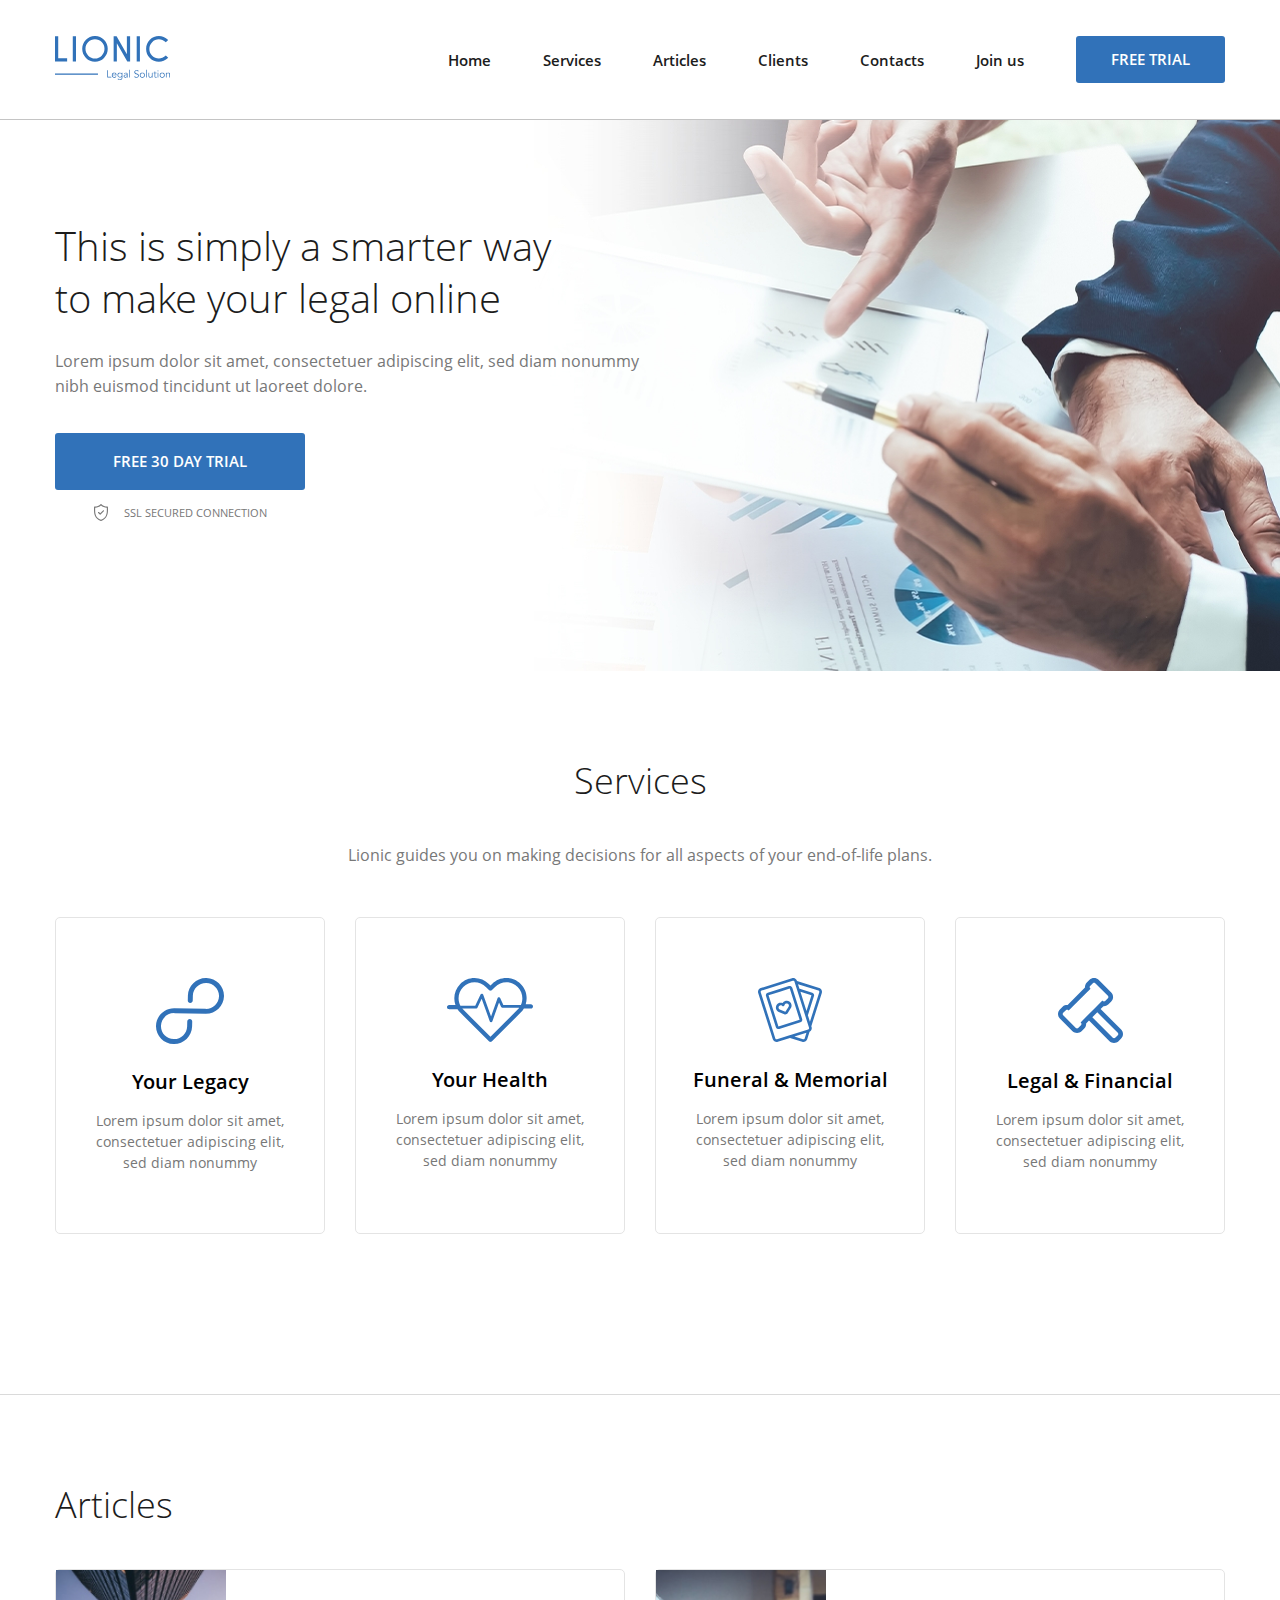
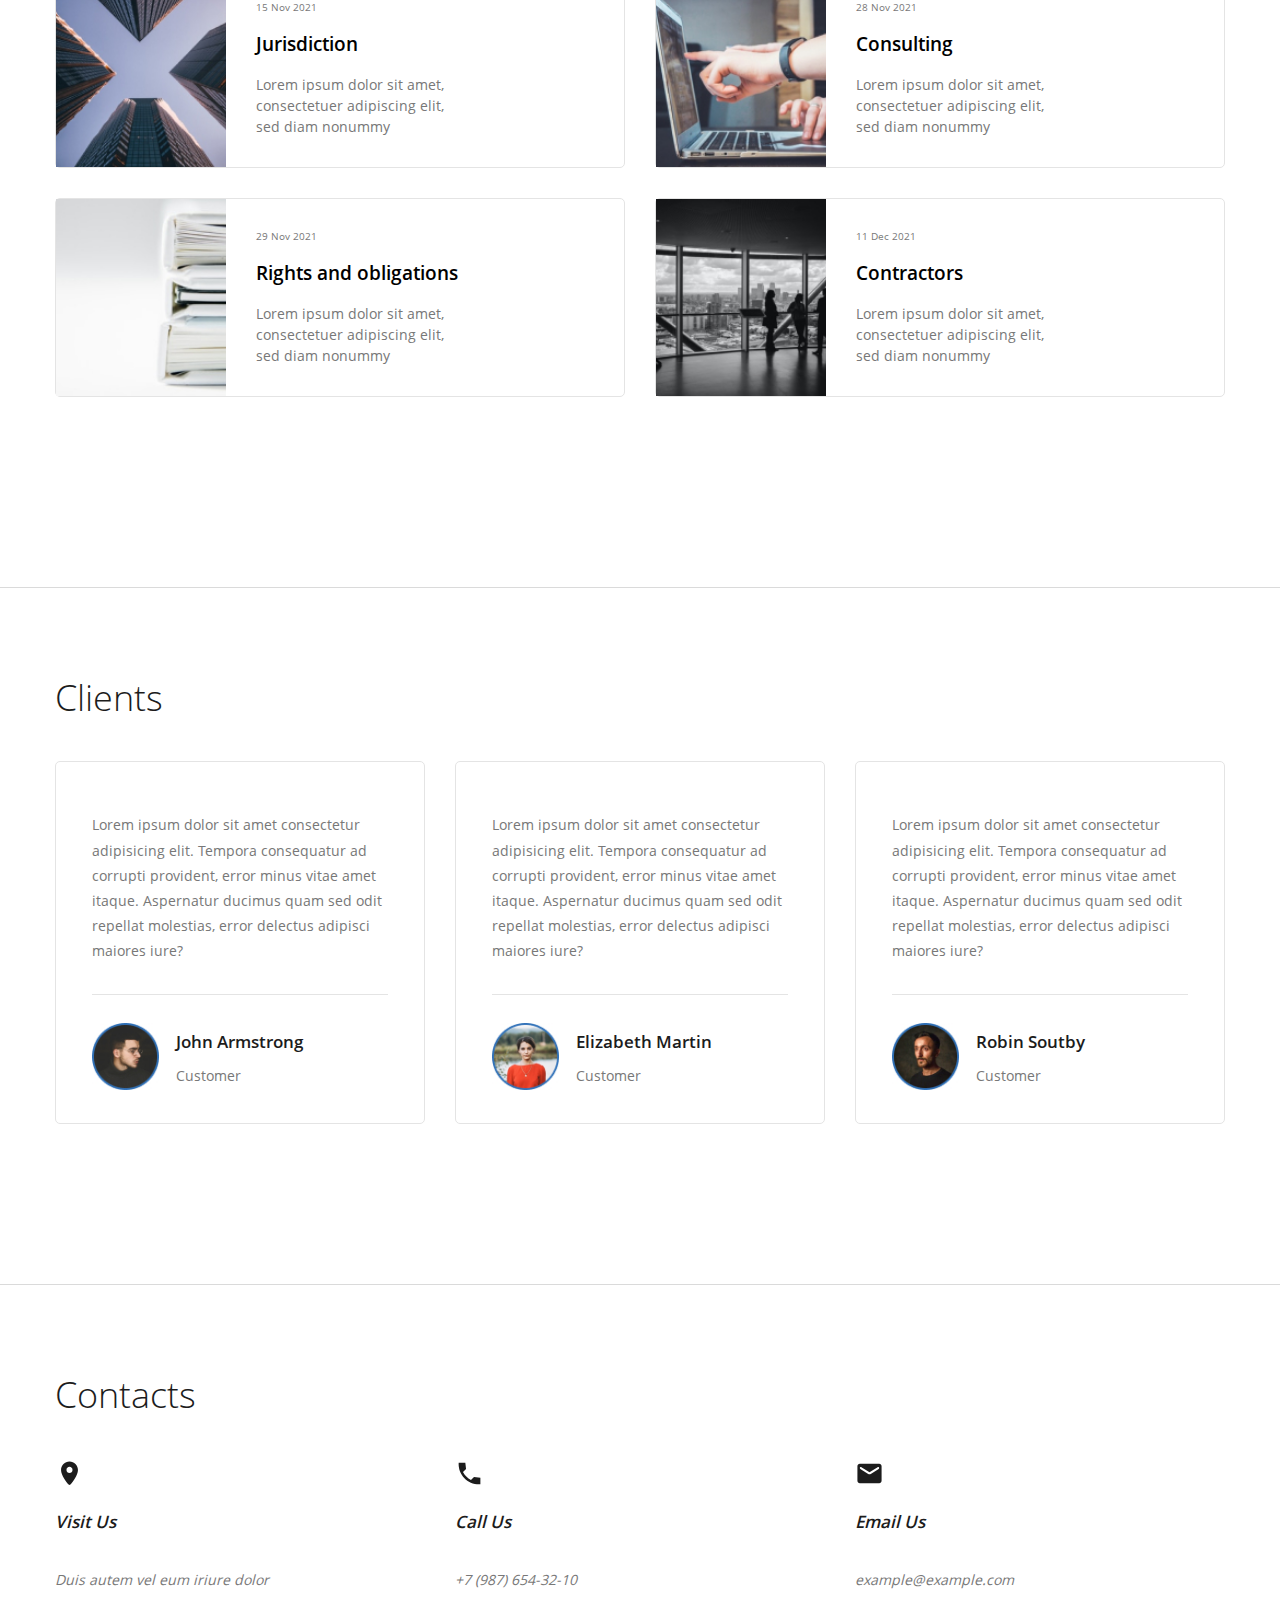
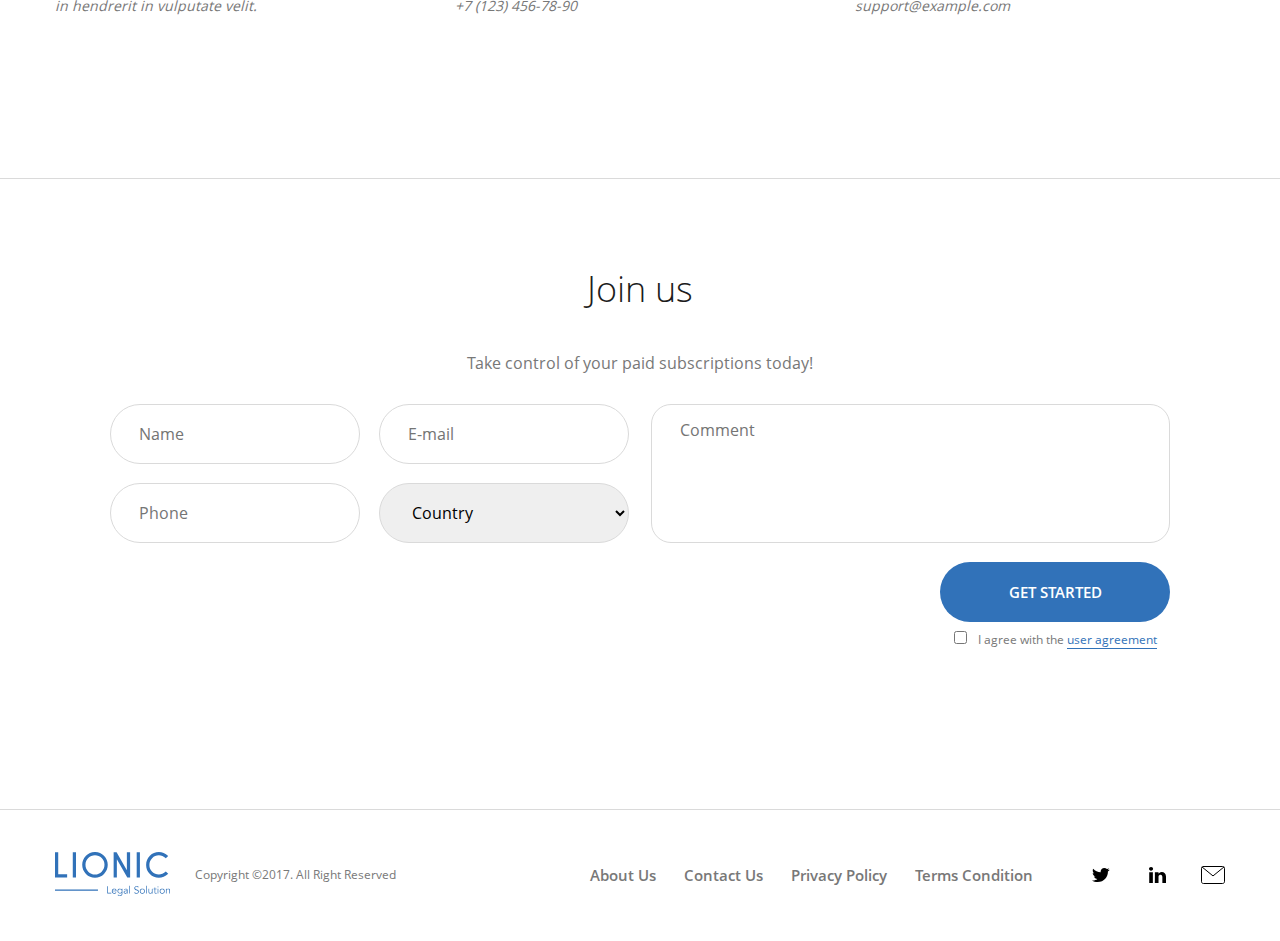
==== index.html @ b9f97021 "first commit" ====
<!DOCTYPE html>
<html lang="en">
<head>
  <meta charset="UTF-8">
  <meta name="viewport" content="width=device-width, initial-scale=1.0">
  <title>Lionic</title>
  <link rel="stylesheet" href="css/normalize.css">
  <link rel="stylesheet" href="css/style.css">
</head>
<body>
  <header class="header">
    <div class="container flex header-container">
      <a href="#" class="header-logo">
        <img src="img/logo.svg" class="header-logo" alt="Blog-photo-1logo">
      </a>
      <nav class="header-nav">
        <ul class="header-list list-reset flex">
          <li class="header-list-item">
            <a href="#" class="header-link">
              Home
            </a>
          </li>
          <li class="header-list-item">
            <a href="#services" class="header-link">
              Services
            </a>
          </li>
          <li class="header-list-item">
            <a href="#articles" class="header-link">
              Articles
            </a>
          </li>
          <li class="header-list-item">
            <a href="#clients" class="header-link">
              Clients
            </a>
          </li>
          <li class="header-list-item">
            <a href="#contacts" class="header-link">
              Contacts
            </a>
          </li>
          <li class="header-list-item">
            <a href="#join-us" class="header-link">
              Join us
            </a>
          </li>
        </ul>
      </nav>
      <button class="bttn-reset btn header-btn">
        Free trial
      </button>
    </div>
  </header>

  <main class="main">
  <section id="hero" class="hero">
    <div class="container">
      <div class="hero-content flex">
        <h1 class="hero-title">
          This is&nbsp;simply a&nbsp;smarter way to&nbsp;make your legal online
        </h1>
        <p class="hero-descr">
          Lorem ipsum dolor sit amet, consectetuer adipiscing elit, sed diam nonummy nibh euismod tincidunt ut&nbsp;laoreet dolore.
        </p>
        <div class="hero-wrapper">
          <button class="bttn-reset btn hero-btn">
            FREE 30&nbsp;DAY TRIAL
          </button>
          <span class="hero-secure">
            SSL secured connection
          </span>
        </div>
      </div>
    </div>
</section>
  <section id="services" class="services section-offset">
    <div class="container">
      <h2 class="section-title services-title ">
        Services
      </h2>
      <p class="section-descr services-descr">
        Lionic guides you on&nbsp;making decisions for all aspects of&nbsp;your end-of-life plans.
      </p>
      <ul class="services-items list-reset flex">
        <li class="services-item flex">
          <svg class="services-item-icon" width="68" height="66" viewbox="0 0 68 66" fill="none" xmlns="http://www.w3.org/2000/svg">
            <path d="M50.393 0.00398661C40.438 -0.212013 32.146 7.63799 31.9 17.512L31.776 22.483C31.742 23.839 32.833 24.973 34.2 25.003C35.567 25.032 36.713 23.947 36.746 22.591L36.871 17.62C37.049 10.471 43.062 4.77799 50.271 4.93399C57.478 5.09099 63.201 11.038 63.023 18.187C62.844 25.335 56.831 31.029 49.623 30.872L18.5 30.197C8.54499 29.981 0.252987 37.831 0.00698678 47.705C-0.240013 57.579 7.65099 65.78 17.607 65.995C27.562 66.211 35.854 58.362 36.1 48.488L36.223 43.572C36.257 42.215 35.166 41.082 33.799 41.052C32.432 41.022 31.286 42.108 31.252 43.464L31.129 48.38C30.951 55.529 24.938 61.222 17.729 61.066C10.522 60.909 4.79899 54.962 4.97699 47.813C5.15599 40.664 11.169 34.971 18.377 35.127L49.5 35.802C59.456 36.018 67.747 28.169 67.994 18.295C68.24 8.41999 60.349 0.219987 50.394 0.00498661L50.393 0.00398661Z">
          </svg>

          <h3 class="services-item-title">
            Your Legacy
          </h3>
          <p class="services-item-descr">
            Lorem ipsum dolor sit amet, consectetuer adipiscing elit, sed diam nonummy
          </p>
        </li>
        <li class="services-item flex">
          <svg class="services-item-icon" width="86" height="64" viewbox="0 0 86 64" fill="none" xmlns="http://www.w3.org/2000/svg">
            <path d="M79.622 20.272C79.622 22.336 79.316 24.352 78.726 26.27H83.868C85.045 26.27 86 27.227 86 28.406C86 29.586 85.045 30.541 83.868 30.541H77.47C77.268 30.541 77.073 30.513 76.888 30.461C76.0053 31.9743 74.9311 33.3675 73.692 34.606L44.972 63.374C44.7741 63.5725 44.539 63.73 44.2802 63.8375C44.0213 63.9449 43.7438 64.0002 43.4635 64.0002C43.1832 64.0002 42.9057 63.9449 42.6468 63.8375C42.388 63.73 42.1529 63.5725 41.955 63.374L13.233 34.606C12.1963 33.5688 11.2752 32.422 10.486 31.186C10.315 31.23 10.136 31.254 9.95 31.254H2.132C1.85176 31.2537 1.57431 31.1983 1.31551 31.0908C1.0567 30.9833 0.821595 30.8259 0.623621 30.6276C0.425646 30.4292 0.268677 30.1938 0.161676 29.9348C0.0546755 29.6758 -0.000261829 29.3983 9.38171e-07 29.118C9.38171e-07 27.938 0.955001 26.982 2.132 26.982H8.447C5.965 19.861 7.56 11.618 13.233 5.93801C15.1066 4.05015 17.3363 2.55313 19.793 1.5338C22.2497 0.514473 24.8843 -0.00687342 27.544 1.15198e-05C32.95 1.15198e-05 38.034 2.10901 41.856 5.93801L43.463 7.54701L45.07 5.93701C46.9438 4.04921 49.1737 2.55231 51.6306 1.53315C54.0874 0.513987 56.7222 -0.0071368 59.382 1.15198e-05C62.0417 -0.00681806 64.6763 0.514553 67.133 1.53388C69.5896 2.55321 71.8194 4.0502 73.693 5.93801C75.5791 7.8172 77.0741 10.0515 78.0918 12.5117C79.1094 14.972 79.6295 17.6096 79.622 20.272ZM70.678 8.95701C69.1987 7.46697 67.4383 6.28548 65.4989 5.48108C63.5595 4.67667 61.4796 4.26536 59.38 4.27101C57.2807 4.26563 55.2012 4.67706 53.2622 5.48146C51.3231 6.28586 49.563 7.46721 48.084 8.95701L44.969 12.077C44.7713 12.2754 44.5364 12.4329 44.2777 12.5403C44.019 12.6478 43.7416 12.7031 43.4615 12.7031C43.1814 12.7031 42.904 12.6478 42.6453 12.5403C42.3866 12.4329 42.1517 12.2754 41.954 12.077L38.84 8.95701C37.3608 7.46718 35.6005 6.28582 33.6613 5.48142C31.7221 4.67703 29.6424 4.26561 27.543 4.27101C25.4437 4.26546 23.3642 4.67682 21.4251 5.48123C19.486 6.28564 17.7259 7.46708 16.247 8.95701C11.173 14.04 10.232 21.718 13.425 27.763H28.236L33.538 16.479C33.783 15.959 34.277 15.634 34.891 15.663C35.1717 15.6764 35.4421 15.7726 35.6681 15.9396C35.8942 16.1065 36.0657 16.3367 36.161 16.601L44.051 38.487L50.542 20.168C50.6364 19.9007 50.8086 19.6678 51.0365 19.4992C51.2643 19.3306 51.5374 19.2341 51.8206 19.2221C52.1038 19.21 52.3842 19.283 52.6255 19.4316C52.8669 19.5802 53.0583 19.7977 53.175 20.056L56.351 27.051H73.852C76.612 21.125 75.554 13.842 70.677 8.95701H70.678ZM16.248 31.586L43.463 58.844L70.678 31.586C71.2253 31.038 71.7323 30.4512 72.195 29.83H55.736C55.179 29.83 54.373 29.573 54.143 29.064L52.046 24.444L45.404 43.189C45.204 43.755 44.67 44.135 44.069 44.136H44.066C43.466 44.136 42.933 43.76 42.729 43.196L34.653 20.798L30.426 29.794C30.192 30.292 29.99 30.541 29.439 30.541H15.293C15.593 30.901 15.912 31.249 16.248 31.586Z">
          </svg>
          <h3 class="services-item-title">
            Your Health
          </h3>
          <p class="services-item-descr">
            Lorem ipsum dolor sit amet, consectetuer adipiscing elit, sed diam nonummy
          </p>
        </li>
        <li class="services-item flex">
          <svg class="services-item-icon" width="64" height="64" viewbox="0 0 64 64" fill="none" xmlns="http://www.w3.org/2000/svg">
            <path d="M63.8101 15.073L53.3321 48.146L53.5791 48.926C53.7393 49.4264 53.7986 49.9537 53.7536 50.4772C53.7086 51.0008 53.5603 51.5102 53.3171 51.976C52.9241 52.732 52.3171 53.329 51.5701 53.704L51.5611 53.737L49.1941 61.207C48.8722 62.2171 48.1632 63.0585 47.2223 63.5469C46.2815 64.0354 45.1853 64.131 44.1741 63.813L32.0001 59.957L19.8261 63.813C18.8148 64.131 17.7187 64.0354 16.7778 63.5469C15.8369 63.0585 15.1279 62.2171 14.8061 61.207L0.188058 15.074C0.0280711 14.5735 -0.0310613 14.0462 0.0140824 13.5227C0.0592262 12.9991 0.20775 12.4897 0.451058 12.024C0.69167 11.5566 1.02267 11.1416 1.42487 10.8031C1.82706 10.4646 2.29245 10.2093 2.79406 10.052L33.9431 0.187C34.9542 -0.131631 36.0504 -0.0363451 36.9915 0.451969C37.9325 0.940283 38.6415 1.78178 38.9631 2.792L39.0401 3.034C39.0491 3.036 39.0581 3.037 39.0661 3.04L61.2061 10.053C61.7073 10.2103 62.1723 10.4654 62.5743 10.8035C62.9763 11.1417 63.3073 11.5561 63.5481 12.023C64.0401 12.973 64.1331 14.055 63.8101 15.073ZM48.4441 54.75L36.4161 58.559L44.9781 61.271C45.3153 61.3777 45.6811 61.3463 45.9951 61.1835C46.3092 61.0208 46.5458 60.7401 46.6531 60.403L48.4441 54.75ZM51.0371 49.732L36.4211 3.598C36.3142 3.26106 36.078 2.98029 35.7644 2.81736C35.4507 2.65442 35.0852 2.62264 34.7481 2.729L3.60006 12.595C3.26006 12.702 2.98306 12.935 2.81906 13.252C2.73787 13.4073 2.68829 13.5771 2.67319 13.7517C2.65808 13.9263 2.67775 14.1021 2.73106 14.269L17.3471 60.402C17.5691 61.103 18.3201 61.492 19.0211 61.271L31.5611 57.299C31.5891 57.289 31.6171 57.279 31.6461 57.272L50.1691 51.405C50.5091 51.298 50.7861 51.065 50.9491 50.748C51.1141 50.432 51.1451 50.071 51.0371 49.731V49.732ZM48.4971 32.885L53.4461 17.265L42.4451 13.781L48.4971 32.885ZM61.1801 13.25C61.0998 13.0945 60.9896 12.9565 60.8557 12.8439C60.7218 12.7313 60.567 12.6464 60.4001 12.594L40.0231 6.14L41.4691 10.701C41.5571 10.711 41.6451 10.729 41.7321 10.757L54.2501 14.722C54.5841 14.8269 54.894 14.9969 55.1619 15.2223C55.4299 15.4477 55.6505 15.7239 55.8111 16.035C55.9734 16.3456 56.0726 16.6852 56.1028 17.0344C56.133 17.3835 56.0937 17.7352 55.9871 18.069L49.8951 37.297L51.9331 43.731L61.2681 14.267C61.3751 13.927 61.3441 13.567 61.1801 13.25ZM30.9401 23.336C31.5152 23.6323 32.0259 24.0398 32.4425 24.5349C32.8591 25.0299 33.1733 25.6027 33.3671 26.22C33.5725 26.8654 33.633 27.5483 33.5443 28.2198C33.4557 28.8913 33.22 29.535 32.8541 30.105L29.6411 35.126C29.3916 35.5142 29.0489 35.8336 28.6441 36.0552C28.2393 36.2767 27.7855 36.3932 27.3241 36.394C26.9701 36.394 26.6161 36.326 26.2841 36.19L20.7651 33.936C20.1378 33.6806 19.5745 33.29 19.1154 32.792C18.6563 32.2941 18.3127 31.701 18.1091 31.055C17.9119 30.4388 17.8389 29.7897 17.8943 29.1451C17.9498 28.5006 18.1326 27.8734 18.4321 27.3C18.7284 26.7249 19.1359 26.2142 19.631 25.7976C20.126 25.3811 20.6988 25.0668 21.3161 24.873C22.3839 24.5378 23.5338 24.5745 24.5781 24.977C25.1998 24.0462 26.1189 23.3539 27.1851 23.013C27.8013 22.8161 28.4504 22.7433 29.0949 22.7987C29.7394 22.8541 30.3665 23.0368 30.9401 23.336ZM30.8251 27.025C30.7361 26.742 30.5919 26.4795 30.4009 26.2526C30.2098 26.0257 29.9757 25.8389 29.7121 25.703C29.4491 25.5656 29.1615 25.4818 28.8659 25.4564C28.5703 25.431 28.2726 25.4645 27.9901 25.555C27.6178 25.6716 27.2823 25.8833 27.0168 26.1692C26.7513 26.455 26.565 26.8051 26.4761 27.185C26.4221 27.4083 26.3114 27.6139 26.1547 27.7819C25.998 27.9499 25.8006 28.0747 25.5816 28.1441C25.3626 28.2135 25.1294 28.2251 24.9045 28.178C24.6797 28.1309 24.4708 28.0265 24.2981 27.875C24.0064 27.6158 23.6523 27.4371 23.2705 27.3565C22.8888 27.2758 22.4926 27.296 22.1211 27.415C21.838 27.5042 21.5755 27.6487 21.3488 27.8401C21.122 28.0315 20.9355 28.266 20.8001 28.53C20.6627 28.793 20.5789 29.0806 20.5535 29.3762C20.5281 29.6718 20.5616 29.9694 20.6521 30.252C20.8271 30.805 21.2371 31.249 21.7751 31.469L27.2931 33.723C27.3114 33.731 27.3322 33.7317 27.3511 33.725C27.3696 33.7194 27.3856 33.7074 27.3961 33.691L30.6091 28.669C30.9231 28.179 31.0021 27.581 30.8261 27.027L30.8251 27.025ZM44.1721 40.932C44.2788 41.2656 44.3183 41.6171 44.2882 41.966C44.2582 42.315 44.1592 42.6545 43.9971 42.965C43.8365 43.2764 43.6158 43.5529 43.3477 43.7785C43.0796 44.004 42.7694 44.1742 42.4351 44.279L21.2401 50.994C20.5659 51.2062 19.835 51.1426 19.2077 50.817C18.5803 50.4914 18.1076 49.9305 17.8931 49.257L8.01306 18.07C7.90624 17.7362 7.8667 17.3846 7.89674 17.0355C7.92678 16.6863 8.0258 16.3466 8.18806 16.036C8.34862 15.7249 8.56923 15.4487 8.83717 15.2233C9.1051 14.9979 9.41503 14.8279 9.74906 14.723L30.9451 8.009C31.6194 7.79619 32.3506 7.85955 32.9782 8.18519C33.6059 8.51083 34.0788 9.07215 34.2931 9.746L44.1721 40.932ZM41.6301 41.737L31.7501 10.551L21.9781 13.645L10.5531 17.264L20.4331 48.45L41.6301 41.737Z">
          </svg>
          <h3 class="services-item-title">
            Funeral &amp;&nbsp;Memorial
          </h3>
          <p class="services-item-descr">
            Lorem ipsum dolor sit amet, consectetuer adipiscing elit, sed diam nonummy
          </p>
        </li>
        <li class="services-item flex">
          <svg class="services-item-icon" width="65" height="65" viewbox="0 0 65 65" fill="none" xmlns="http://www.w3.org/2000/svg">
            <path d="M63.131 51.506C64.3269 52.7045 64.9985 54.3285 64.9985 56.0215C64.9985 57.7146 64.3269 59.3385 63.131 60.537L60.54 63.13C59.9482 63.7249 59.2442 64.1965 58.4689 64.5175C57.6935 64.8385 56.8622 65.0025 56.023 65C55.184 65.0024 54.3529 64.8384 53.5777 64.5174C52.8025 64.1964 52.0987 63.7249 51.507 63.13L30.988 42.613L28.126 45.475C28.2028 46.397 28.077 47.3246 27.7574 48.1928C27.4378 49.061 26.9322 49.8488 26.276 50.501L23.55 53.227C22.9583 53.8218 22.2545 54.2934 21.4793 54.6143C20.7042 54.9353 19.873 55.0994 19.034 55.097C18.1952 55.0993 17.3642 54.9352 16.5892 54.6142C15.8142 54.2932 15.1106 53.8217 14.519 53.227L1.86503 40.575C0.66925 39.3767 -0.00231934 37.7529 -0.00231934 36.06C-0.00231934 34.3671 0.66925 32.7434 1.86503 31.545L4.59103 28.819C5.24326 28.1629 6.03107 27.6573 6.89928 27.3377C7.76748 27.0182 8.69507 26.8923 9.61703 26.969L26.97 9.61902C26.8953 8.69769 27.0219 7.77112 27.341 6.90358C27.6601 6.03605 28.1641 5.24832 28.818 4.59502L31.543 1.87002C32.1347 1.27539 32.8383 0.803958 33.6133 0.48298C34.3883 0.162003 35.2192 -0.00214761 36.058 2.1214e-05C37.764 2.1214e-05 39.368 0.664021 40.574 1.87002L53.227 14.522C54.4226 15.7205 55.094 17.3442 55.094 19.037C55.094 20.7298 54.4226 22.3536 53.227 23.552L50.502 26.278C49.8497 26.9342 49.0617 27.4398 48.1933 27.7594C47.3249 28.079 46.3972 28.2048 45.475 28.128L42.613 30.99L63.131 51.506ZM31.164 35.784L35.783 31.165L39.243 27.705L44.398 22.551L44.798 22.951C45.126 23.279 45.556 23.443 45.986 23.443C46.416 23.443 46.846 23.279 47.175 22.951L49.9 20.226C50.0561 20.07 50.1798 19.8848 50.2643 19.681C50.3487 19.4771 50.3922 19.2587 50.3922 19.038C50.3922 18.8174 50.3487 18.5989 50.2643 18.3951C50.1798 18.1912 50.0561 18.006 49.9 17.85L37.246 5.19702C37.0901 5.04084 36.905 4.91699 36.7011 4.83256C36.4972 4.74813 36.2787 4.70479 36.058 4.70502C35.628 4.70502 35.198 4.86902 34.87 5.19702L32.144 7.92202C31.9879 8.07804 31.864 8.26332 31.7794 8.46725C31.6949 8.67118 31.6514 8.88977 31.6514 9.11052C31.6514 9.33128 31.6949 9.54987 31.7794 9.7538C31.864 9.95773 31.9879 10.143 32.144 10.299L32.544 10.699L10.694 32.546L10.294 32.146C10.1381 31.9898 9.95296 31.866 9.74909 31.7816C9.54523 31.6971 9.32669 31.6538 9.10603 31.654C8.67603 31.654 8.24603 31.818 7.91803 32.146L5.19303 34.87C5.03701 35.026 4.91325 35.2112 4.82881 35.4151C4.74437 35.6189 4.70091 35.8374 4.70091 36.058C4.70091 36.2787 4.74437 36.4971 4.82881 36.701C4.91325 36.9048 5.03701 37.09 5.19303 37.246L17.846 49.9C18.174 50.228 18.604 50.392 19.034 50.392C19.464 50.392 19.894 50.228 20.223 49.9L22.948 47.175C23.1042 47.019 23.2281 46.8337 23.3126 46.6298C23.3971 46.4259 23.4407 46.2073 23.4407 45.9865C23.4407 45.7658 23.3971 45.5472 23.3126 45.3433C23.2281 45.1393 23.1042 44.954 22.948 44.798L22.548 44.398L27.703 39.244L31.164 35.784ZM59.804 54.834L39.285 34.317L34.315 39.287L54.835 59.803C55.162 60.131 55.593 60.295 56.023 60.295C56.453 60.295 56.883 60.131 57.211 59.803L59.804 57.21C59.9601 57.054 60.0838 56.8688 60.1683 56.665C60.2527 56.4611 60.2962 56.2427 60.2962 56.022C60.2962 55.8014 60.2527 55.5829 60.1683 55.3791C60.0838 55.1752 59.9601 54.99 59.804 54.834Z">
          </svg>
          <h3 class="services-item-title">
            Legal &amp;&nbsp;Financial
          </h3>
          <p class="services-item-descr">
            Lorem ipsum dolor sit amet, consectetuer adipiscing elit, sed diam nonummy
          </p>
        </li>
      </ul>
    </div>
</section>
  <section id="articles" class="articles section-offset">
    <div class="container">
      <h2 class="section-title articles-title">
        Articles
      </h2>
      <ul class="articles-list list-reset flex">
        <li class="articles-item">
          <article class="blog-preview flex">
            <a href="#" class="blog-prewiew-link">
              <img src="img/blog-1.jpg" alt="Blog-photo-1" class="blog-preview-img">
              <div class="blog-preview-text">
                <time class="blog-previw-time" datetime="2021-11-15 19:30">
                  15&nbsp;Nov 2021
                </time>
                <h3 class="preview-title">
                  Jurisdiction
                </h3>
                <p class="blog-previw-descr">
                  Lorem ipsum dolor sit amet, consectetuer adipiscing elit, sed diam nonummy
                </p>
              </div>
            </a>

          </article>
        </li>
        <li class="articles-item">
          <article class="blog-preview flex">
            <a href="#" class="blog-prewiew-link">
                <img src="img/blog-2.jpg" alt="Blog-photo-2" class="blog-preview-img">
              <div class="blog-preview-text">
                <time class="blog-previw-time" datetime="2021-11-15 19:30">
                  28&nbsp;Nov 2021
                </time>
                <h3 class="preview-title">
                  Consulting
                </h3>
                <p class="blog-previw-descr">
                  Lorem ipsum dolor sit amet, consectetuer adipiscing elit, sed diam nonummy
                </p>
              </div>
            </a>

          </article>
        </li>
        <li class="articles-item">
          <article class="blog-preview flex">
            <a href="#" class="blog-prewiew-link">
              <img src="img/blog-3.jpg" alt="Blog-photo-3" class="blog-preview-img">
            <div class="blog-preview-text">
              <time class="blog-previw-time" datetime="2021-11-15 19:30">
                29&nbsp;Nov 2021
              </time>
              <h3 class="preview-title">
                Rights and obligations
              </h3>
              <p class="blog-previw-descr">
                Lorem ipsum dolor sit amet, consectetuer adipiscing elit, sed diam nonummy
              </p>
            </div>
            </a>

          </article>
        </li>
        <li class="articles-item">
          <article class="blog-preview flex">
            <a href="#" class="blog-prewiew-link">
              <img src="img/blog-4.jpg" alt="Blog-photo-4" class="blog-preview-img">
            <div class="blog-preview-text">
              <time class="blog-previw-time" datetime="2021-11-15 19:30">
                11&nbsp;Dec 2021
              </time>
              <h3 class="preview-title">
                Contractors
              </h3>
              <p class="blog-previw-descr">
                Lorem ipsum dolor sit amet, consectetuer adipiscing elit, sed diam nonummy
              </p>
            </div>
            </a>

          </article>
        </li>
      </ul>
    </div>
</section>
  <section id="clients" class="clients section-offset">
    <div class="container">
      <h2 class="section-title clients-title">
        Clients
      </h2>
      <ul class="clients-list list-reset flex">
        <li class="clients-item flex">
          <p class="clients-item-descr">
            Lorem ipsum dolor sit amet consectetur adipisicing elit. Tempora consequatur ad corrupti provident, error minus vitae amet itaque. Aspernatur ducimus quam sed odit repellat molestias, error delectus adipisci maiores iure?
          </p>
          <div class="clients-user flex">
            <div class="clients-avatar">
              <img src="img/Group 43 (1).jpg" alt="John Armstrong">
            </div>
            <div class="clients-text">
              <div class="clients-name">
                John Armstrong
              </div>
              <span class="clients-post">
                Customer
              </span>
            </div>
          </div>
        </li>
        <li class="clients-item">
          <p class="clients-item-descr">
            Lorem ipsum dolor sit amet consectetur adipisicing elit. Tempora consequatur ad corrupti provident, error minus vitae amet itaque. Aspernatur ducimus quam sed odit repellat molestias, error delectus adipisci maiores iure?
          </p>
          <div class="clients-user flex">
            <div class="clients-avatar">
              <img src="img/Group 43 (2).jpg" alt="Elizabeth Martin">
            </div>
            <div class="clients-text">
              <div class="clients-name">
                Elizabeth Martin
              </div>
              <span class="clients-post">
                Customer
              </span>
            </div>
          </div>
        </li>
        <li class="clients-item">
          <p class="clients-item-descr">
            Lorem ipsum dolor sit amet consectetur adipisicing elit. Tempora consequatur ad corrupti provident, error minus vitae amet itaque. Aspernatur ducimus quam sed odit repellat molestias, error delectus adipisci maiores iure?
          </p>
          <div class="clients-user flex">
            <div class="clients-avatar">
              <img src="img/Group 72.jpg" alt="Robin Soutby">
            </div>
            <div class="clients-text">
              <div class="clients-name">
                Robin Soutby
              </div>
              <span class="clients-post">
                Customer
              </span>
            </div>
          </div>
        </li>
      </ul>
    </div>
</section>
  <section id="contacts" class="contacts section-offset">
    <div class="container">
      <h2 class="section-title contacts-title">
        Contacts
      </h2>
      <address class="contacts-address">
        <ul class="contacts-list list-reset flex">
          <li class="contacts-item flex contacts-item-visit">
            <strong class="contacts-item-caption">
              Visit Us
            </strong>
            <p class="contacts-item-text">
              Duis autem vel eum iriure dolor in&nbsp;hendrerit in&nbsp;vulputate velit.
            </p>
          </li>
          <li class="contacts-item flex contacts-item-call">
            <strong class="contacts-item-caption">
              Call Us
            </strong>
            <a href="tel:+79876543210" class="contacts-item-link">+7 (987) 654-32-10</a>
            <a href="tel:+71234567890" class="contacts-item-link">+7 (123) 456-78-90</a>
          </li>
          <li class="contacts-item flex contacts-item-mail">
            <strong class="contacts-item-caption">
              Email Us
            </strong>
            <a href="mailto:example@example.com" class="contacts-item-link">example@example.com</a>
            <a href="mailto:support@example.com" class="contacts-item-link">support@example.com</a>
          </li>
        </ul>
      </address>
    </div>
</section>
<section id="join-us" class="join-us section-offset">
  <div class="container">
    <h2 class="section-title join-us-title">
      Join us
    </h2>
    <p class="section-descr join-us-descr">Take control of your paid subscriptions today!</p>
    <form action="https://jsonplaceholder.typicode.com/posts" method="post" class="form">
      <div class="form-top">
        <div class="form-left">
          <input class="form-input" type="text" name="name" placeholder="Name" required>
          <input class="form-input" type="email" name="email" placeholder="E-mail" required>
          <input class="form-input" type="tel" name="tel" placeholder="Phone" required>
          <select class="form-input" name="country">
            <option value="Country" disabled selected>Country</option>
            <option value="United Kingdom">United Kingdom</option>
            <option value="United States">United States</option>
            <option value="France">France</option>
            <option value="Germany">Germany</option>
            <option value="Spain">Spain</option>
            <option value="Estonia">Estonia</option>
            <option value="Russia">Russia</option>
          </select>
        </div>
        <div class="form-right">
          <textarea class="form-textarea" name="Comment" placeholder="Comment"></textarea>
        </div>
      </div>
      <div class="form-bottom">
        <div class="form-wrapper">
          <button class="btn bttn-reset form-bttn">GET STARTED</button>
          <label class="form-check">
            <input type="checkbox" required>
            I agree with the  <a href="#">user agreement</a>
          </label>
        </div>
      </div>
    </form>
  </div>
</section>
  </main>
  <footer class="footer">
		<div class="container flex footer-container">
			<div class="footer-left flex">
				<a href="#" class="footer-logo">
					<img src="img/logo.svg" alt="Logo">
				</a>
				<small class="footer-copy">
					Copyright ©2017. All Right Reserved
				</small>
			</div>
			<div class="footer-right flex">
				<nav class="footer-nav">
					<ul class="footer-list flex list-reset">
						<li class="footer-item">
							<a href="#" target="_blank" class="footer-link">About Us</a>
						</li>
						<li class="footer-item">
							<a href="#" target="_blank" class="footer-link">Contact Us</a>
						</li>
						<li class="footer-item">
							<a href="#" target="_blank" class="footer-link">Privacy Policy</a>
						</li>
						<li class="footer-item">
							<a href="#" target="_blank" class="footer-link">Terms Condition</a>
						</li>
					</ul>
				</nav>
				<ul class="social list-reset flex">
					<li class="social-item">
            <a href="#" class="social-link social-link-tw">
            <svg width="18" height="14" viewBox="0 0 18 14" fill="none" xmlns="http://www.w3.org/2000/svg">
              <path d="M17.719 1.65632C17.0672 1.93749 16.3672 2.12756 15.6312 2.213C16.3824 1.77569 16.9578 1.08271 17.2295 0.257952C16.516 0.66998 15.7351 0.960048 14.9207 1.11556C14.258 0.428779 13.313 0 12.2675 0C10.2607 0 8.63311 1.58169 8.63311 3.53391C8.63311 3.81052 8.66516 4.08038 8.72676 4.33947C5.70575 4.19186 3.02744 2.78497 1.2347 0.647183C0.921659 1.16929 0.742478 1.77633 0.742478 2.42402C0.742478 3.64991 1.38427 4.73153 2.35946 5.36512C1.78217 5.34773 1.21754 5.19623 0.712779 4.9233V4.96795C0.712779 6.68033 1.96554 8.10817 3.6285 8.4329C3.32302 8.51427 3.00243 8.55679 2.67076 8.55679C2.43627 8.55679 2.20876 8.53521 1.98651 8.49457C2.44908 9.89809 3.7915 10.9197 5.38164 10.9486C4.13761 11.8967 2.57008 12.4619 0.867562 12.4619C0.574324 12.4619 0.284511 12.4449 0 12.4115C1.60887 13.4145 3.51914 14 5.57194 14C12.2576 14 15.914 8.61508 15.914 3.94522C15.914 3.79191 15.9105 3.63974 15.9029 3.48812C16.6153 2.98716 17.2303 2.36688 17.719 1.65632Z" />
              </svg>
          </a></li>
					<li class="social-item">
            <a href="#" class="social-link social-link-linkedin">
              <svg width="17" height="16" viewBox="0 0 17 16" fill="none" xmlns="http://www.w3.org/2000/svg">
              <g clip-path="url(#clip0_9_0)">
              <path d="M3.85973 15.999V5.20386H0.215035V15.999H3.85973ZM2.03785 3.72907C3.30882 3.72907 4.09994 2.90013 4.09994 1.86422C4.07626 0.804959 3.30887 -0.000976562 2.06197 -0.000976562C0.815269 -0.000976562 0 0.804975 0 1.86422C0 2.90018 0.790923 3.72907 2.01406 3.72907H2.03774H2.03785ZM5.87706 15.999H9.52175V9.97048C9.52175 9.64784 9.54543 9.32554 9.64168 9.0949C9.90516 8.45027 10.5049 7.78262 11.5117 7.78262C12.8305 7.78262 13.3582 8.77258 13.3582 10.2238V15.999H17.0026V9.8091C17.0026 6.49325 15.2045 4.95042 12.8065 4.95042C10.8404 4.95042 9.9771 6.03237 9.49751 6.76928H9.52184V5.20363H5.87714C5.92497 6.21659 5.87714 15.9988 5.87714 15.9988L5.87706 15.999Z"/>
              </g>
              <defs>
              <clipPath id="clip0_9_0">
              <rect width="17" height="16" fill="white"/>
              </clipPath>
              </defs>
              </svg>
          </a></li>
					<li class="social-item">
            <a href="#" class="social-link social-link-mail">
              <svg width="24" height="18" viewBox="0 0 24 18" fill="none" xmlns="http://www.w3.org/2000/svg">
              <path d="M2.4 0.5H21.6C22.6747 0.5 23.5 1.31855 23.5 2.25V15.75C23.5 16.6814 22.6747 17.5 21.6 17.5H2.4C1.32525 17.5 0.5 16.6814 0.5 15.75V2.25C0.5 1.31855 1.32525 0.5 2.4 0.5Z"  stroke-linecap="round" stroke-linejoin="round"/>
              <path d="M22.8478 1.0625L12 9.93794L1.15222 1.0625"  stroke-linecap="round" stroke-linejoin="round"/>
              </svg>

          </a></li>
				</ul>
			</div>
		</div>
	</footer>

</body>
</html>
---- css/style.css ----
html {
  box-sizing: border-box;
}

*,
*::before,
*::after {
  box-sizing: inherit;
}

@font-face {
  font-family: 'OpenSans';
  src: local("OpenSana-Light"),
    url("../fonts/OpenSansLight.woff2") format("woff2"),
    url("../fonts/OpenSansLight.woff") format("woff");
  font-weight: 300;
  font-style: normal;
  font-display: swap;
}

@font-face {
  font-family: 'OpenSans';
  src: local("OpenSana-Regular"),
    url("../fonts/OpenSansRegular.woff2") format("woff2"),
    url("../fonts/OpenSansRegular.woff") format("woff");
  font-weight: 400;
  font-style: normal;
  font-display: swap;
}

@font-face {
  font-family: 'OpenSans';
  src: local("OpenSana-SemiBold"),
    url("../fonts/OpenSansSemiBold.woff2") format("woff2"),
    url("../fonts/OpenSansSemiBold.woff") format("woff");
  font-weight: 600;
  font-style: normal;
  font-display: swap;
}

a {
  color: inherit;
  text-decoration: none;
}

img {
  max-width: 100%;
}

body {
  min-width: 1200px;
  font-family: 'OpenSans', sans-serif;
  font-weight: 400;
}

.list-reset {
  margin: 0;
  padding: 0;
  list-style: none;
}

.bttn-reset {
  padding: 0;
  border: none;
  background-color: transparent;
  cursor: pointer;
}

.flex {
  display: flex;
}

.container {
  width: 1200px;
  padding: 0 15px;
  margin: auto;
}

.section-title {
  margin: 0;
  margin-bottom: 40px;
}

.section-descr {
  margin: 0;
  margin-bottom: 50px;
}

.section-offset {
  padding-top: 87px;
  padding-bottom: 160px;
}

.header {
  padding: 36px 0;
  border-bottom: 1px solid #C4C4C4;
  background-color: #fff;;
}

.header-container {
 align-items: center;
}

.header-logo {
  margin-right: auto;
}

.header-nav {
  margin-right: 52px;
}

.header-link {
  position: relative;
  font-size: 15px;
  font-weight: 600;
  color: #1C1C1C;
  transition: color .3s ease-in-out;

}

.header-link:focus {
  outline-offset: 2px;
  outline: 1px solid #71A7e2;
}

.header-link:hover {
  color: #71A7e2 ;
}

.header-link::after {
  content: "";
  position: absolute;
  left: 0;
  bottom: 0;
  width: 100%;
  height: 2px;
  background-color: #3474ba;
  opacity: 0;
  transition: opacity .3s ease-in-out;
}

.header-link:active::after {
  opacity: 1;
}

.header-link:active {
  color: #3474ba;
  outline: none;
}

.header-list-item:not(:last-child) {
  margin-right: 52px;
}

.btn {
  position: relative;
  padding: 15px 35px 15px 35px;
  border-radius: 3px;
  background: #3172B9;
  color: #FFFFFF;
  font-size: 15px;
  font-weight: 600;
  text-transform: uppercase;
  outline: none;
  transition: background-color .3s ease-in-out ;

}

.btn::after {
  content: "";
  position: absolute;

  top: -3px;
  left: -3px;
  right: -3px;
  bottom: -3px;
  border-radius: inherit;
  border: 1px solid #3172B9;
  outline: none;
  opacity: 0;
  transition: opacity .3s ease-in-out ;
}

.btn:focus::after {
  opacity: 1;
}

.btn:hover {
  background-color: #71A7e2;
}

.btn:active {
  background-color: #0e3b6c;
  outline: none;
}

.btn:active::after {
  opacity: 0;
}

.hero{
  padding: 100px 0;
  padding-top: 100px;
  padding-bottom: 150px;
  background-image: url('../img/first-bg\ 1.jpg');
  background-size: cover;
  background-repeat: no-repeat;
  background-position: center;
}

.hero-content {
  max-width: 50%;
  flex-direction: column;
  align-items: flex-start;
}
.hero-title {
  margin: 0;
  margin-bottom: 25px;
  font-size: 40px;
  font-weight: 300;
  line-height: 130%;
  color: #1C1C1C;

}

.hero-descr {
  margin: 0;
  margin-bottom: 34px;
  font-size: 16px;
  font-weight: 400;
  line-height: 155%;
  color:  #787878;


}

.hero-btn {
  margin-bottom: 14px;
  min-width: 250px;
  padding-top: 20px;
  padding-bottom: 20px;
}

.hero-wrapper {
  display: flex;
  flex-direction: column;
  align-items: center;
}

.hero-secure {
  background-image: url('../img/secure.svg');
  background-repeat: no-repeat;
  background-position: left center;
  background-size: 14px 17px;
  padding-left: 30px;

  font-size: 11px;
  font-weight: 400;
  line-height: 17.05px;
  color: #787878;
  text-transform: uppercase;



}

.services {
  border-bottom: 1px solid #DADADA;

}

.section-title {
  font-size: 36px;
  font-weight: 300;
  line-height: 46.8px;
  color: #1C1C1C;


}

.services-title {
  text-align: center;
}
.services-descr {
  text-align: center;


}

.section-descr {
  font-size: 16px;
  font-weight: 400;
  line-height: 21.79px;
  color: #787878;
}

.services-item {
  flex-direction: column;
  align-items: center;
  padding: 30px;
  width: 270px;
  border: 1px solid #E4E4E4;
  border-radius: 5px;
  padding: 60px 30px;
  transition: background-color .3s ease-in-out , border-color .3s ease-in-out , color .3s ease-in-out ;

}

.services-item:not(:nth-child(4n)){
  margin-right: 30px;
}

.services-item:hover {
  border-color: #3172B9;
  background-color: #3172B9;
  color: #fff;
}


.services-item-icon {
  margin-bottom: 25px;
  fill: #3172B9;
  transition: fill .3s ease-in-out ;
}



.services-item:hover .services-item-icon{
  fill:#fff;
}

.services-item-title {
  margin: 0;
  margin-bottom: 15px;
  font-size: 20px;
  font-weight: 600;
  line-height: 26px;

}

.services-item-descr {
  margin: 0;
  text-align: center;
  font-size: 14px;
  font-weight: 400;
  line-height: 21px;
  color: #787878;
  transition: color .3s ease-in-out ;

}

.services-item:hover .services-item-descr {
  color: #fff;
}

.articles {
  border-bottom: 1px solid #DADADA;
}

.articles-list{
  flex-wrap: wrap;
}

.articles-item {
  width: 570px;
  border: 1px solid #E4E4E4;
  border-radius: 5px;
  margin-bottom: 30px;
}

.articles-item:not(:nth-child(2n)){
  margin-right: 30px;
}

.blog-preview {
  overflow: hidden;
}

.blog-prewiew-link {
  display: flex;
  position: relative;
  width: 100%;
  transition: background-color .3s ease-in-out , color .3s ease-in-out ;
}
.blog-prewiew-link:focus {
  background-color: #71A7e2;
}

.blog-prewiew-link:focus .blog-preview-text{
  color: #fff;
}

.blog-prewiew-link:focus .blog-previw-descr{
  color: #fff;
}

.blog-prewiew-link:focus .blog-previw-time{
  color: #fff;
}

.blog-prewiew-link:hover {
  background-color: #3172B9;
}

.blog-prewiew-link:hover .blog-preview-text{
  color: #fff;
}

.blog-prewiew-link:hover .blog-previw-descr{
  color: #fff;
}

.blog-prewiew-link:hover .blog-previw-time{
  color: #fff;
}

.blog-prewiew-link:active {
  background-color: #0e3b6c;
}

.blog-prewiew-link:active .blog-preview-text{
  color: #fff;
}

.blog-prewiew-link:active .blog-previw-descr{
  color: #fff;
}

.blog-prewiew-link:active .blog-previw-time{
  color: #fff;
}


.blog-preview-img {
  object-fit: cover;
}

.blog-preview-text{
  padding: 30px;
  transition: color .3s ease-in-out ;
}

.blog-previw-time {
  display: block;
  margin: 0;
  font-size: 10px;
  font-weight: 400;
  line-height: 15px;
  color: #787878;
  transition: color .3s ease-in-out ;

}

.preview-titl {

  font-size: 20px;
  font-weight: 600;
  line-height: 26px;
  color: #1C1C1C;
  margin: 0;
  margin-bottom: 15px;
  transition: color .3s ease-in-out ;
}

.blog-previw-descr {
  margin: 0;
  font-size: 14px;
  font-weight: 400;
  line-height: 21px;
  color: #787878;
  max-width: 210px;
  transition: color .3s ease-in-out ;
}

.clients {
  border-bottom: 1px solid #DADADA;
}

.clients-item {
  width: 370px;
  flex-direction: column;
  padding: 50px 36px;
  padding-bottom: 30px;
  border: 1px solid #E4E4E4;
  border-radius: 5px;
}

.clients-item:not(:nth-child(3)){
  margin-right: 30px;
}

.clients-item-descr {
  margin: 0;
  margin-bottom: 30px;
  font-size: 14px;
  font-weight: 400;
  line-height: 25.2px;
  color: #787878;
}

.clients-user {
  margin-top: auto;
  align-items: center;
  border-top: 1px solid #E4E4E4;
  border-width: 100%;
  padding-top: 28px;
}

.clients-avatar {
  flex-shrink: 0;
  width: 67px;
  margin-right: 17px;
}

.clients-avatar img {
  width: 100%;
  height: 100%;

}

.clients-name {
  margin-bottom: 5px;
  font-size: 17px;
  font-weight: 600;
  line-height: 30.6px;
  color: #1C1C1C;

}

.clients-post {
  font-size: 14px;
  font-weight: 400;
  line-height: 25.2px;
  color: #787878;

}

.contacts {
  border-bottom: 1px solid #DADADA;
}

.contacts-item {
  flex-direction: column;
  width: 370px;
  background-position: left top;
  background-repeat: no-repeat ;
  block-size: 29px 29px;
  padding-top: 48px;
}

.contacts-item-visit {
  background-image: url('../img/location_on.svg');

}

.contacts-item-call {
  background-image: url('../img/phone.svg');
}

.contacts-item-mail {
  background-image: url('../img/mail.svg');
}

.contacts-item:not(:nth-child(3n)) {
  margin-right: 30px;
}

.contacts-item-caption {
  margin-bottom: 30px;
  font-size: 17px;
  font-weight: 600;
  line-height: 30.6px;
  color: #1C1C1C;

}

.contacts-item-text {
  margin: 0;
  font-size: 14px;
  font-weight: 400;
  line-height: 25.2px;
  color: #787878;
  max-width: 214px;
}

.contacts-item-link {
  font-size: 14px;
  font-weight: 400;
  line-height: 25.2px;
  color: #787878;
  transition: color .3s ease-in-out ;

}

.contacts-item-link:focus {
  outline: 1px solid #71A7e2;
}

.contacts-item-link:hover {
  color: #71A7e2;
}

.contacts-item-link:active {
  outline: none;
  color: #0e3b6c;
}

.join-us {
  border-bottom: 1px solid #DADADA;
}

.form {
  padding-left: 55px;
  padding-right: 55px;
}

.join-us-title {
  text-align: center;
}

.join-us-descr {
  text-align: center;
  margin-bottom: 30px;
}

.form-top {
  display: flex;
  justify-content: space-between;
  width: 100%;
  margin-bottom: 19px;

}

.form-left {
  display: grid;
  grid-template-columns: 1fr 1fr;
  gap: 19px;
  width: 49%;
}

.form-input {
  width: 250px;
  height: 60px;
  border: 1px solid #DADADA;
  border-radius: 50px;
  box-sizing: border-box;
  padding: 16px 28px;
  transition: border-color .3s ease-in-out , background-color .3s ease-in-out ;
}

.form-input:focus {
  outline: none;
  border-color: #71A7e2;
}

.form-input:hover {
  outline: none;
  border-color: #71A7e2;
  background-color: rgba(113, 167, 226, 0.2);
}

.form-input:active {
  border-color: #0e3b6c;
}

.form-right {
  display: flex;
  width: 49%;
}

.form-textarea {
  width: 520px;
  border: 1px solid #DADADA;
  border-radius: 20px;
  box-sizing: border-box;
  padding: 16px 28px;
  resize: none;
  transition: border-color .3s ease-in-out , background-color .3s ease-in-out ;
}


.form-textarea:focus {
  outline: none;
  border-color: #71A7e2;
}

.form-textarea:hover {
  outline: none;
  border-color: #71A7e2;
  background-color: rgba(113, 167, 226, 0.2);
}

.form-textarea:active {
  border-color: #0e3b6c;
}

.form-bottom {
  display: flex;
  justify-content: flex-end;
}

.form-wrapper {
  display: flex;
  flex-direction: column;
  align-items: center;
}

.form-bttn {
  width: 230px;
  height:60px;
  padding: 15px 35px;
  border-radius: 50px;
  margin-bottom: 9px;

}

.form-check {
  font-size: 12px;
  font-weight: 400;
  line-height: 16.34px;
  color: #787878;

}

.form-check input {
  margin-right: 8px;
}

.form-check a {
  color: #3172B9;
  border-bottom: 1px solid #3172B9;
}

.footer {
  padding: 42px 0;
}

.footer-copy {
  font-size: 12px;
  font-weight: 400;
  line-height: 16.34px;
  color: #787878;

}

.footer-nav {
  margin-right: 56px;
}

.footer-container {
  align-items: center;
  justify-content: space-between;
}

.footer-left,
.footer-right {
  align-items: center;
}

.footer-link {
  position: relative;
  font-size: 15px;
  font-weight: 600;
  line-height: 20.43px;
  color: #787878;

  transition: color .3s ease-in-out;

}

.footer-link:focus {
  outline-offset: 2px;
  outline: 1px solid #71A7e2;
}

.footer-link:hover {
  color: #71A7e2 ;
}

.footer-link::after {
  content: "";
  position: absolute;
  left: 0;
  bottom: 0;
  width: 100%;
  height: 2px;
  background-color: #3474ba;
  opacity: 0;
  transition: opacity .3s ease-in-out;
}

.footer-link:active::after {
  opacity: 1;
}

.footer-link:active {
  color: #3474ba;
  outline: none;
}


.social-link {
  display: flex;
  width: 24px;
  height: 24px;
  align-items: center;
  justify-content: center;

}

.social-link svg {
  fill: #000;
  transition: fill .3s ease-in-out , stroke .3s ease-in-out ;
}

.social-link-mail svg {
  fill: transparent;
  stroke: #000;
  transition: fill .3s ease-in-out , stroke .3s ease-in-out ;
}

.social-link:focus svg {
  outline-offset: 2px;
  outline: 1px solid #71A7e2;
}

.social-link:hover svg {
  fill: #71A7e2 ;
}

.social-link-mail:hover svg {
  fill: transparent;
  stroke: #71A7e2 ;
}

.social-link:active svg {
  outline: none;
  fill: #0e3b6c ;
}

.social-link-mail:active svg {
  outline: none;
  fill: transparent;
  stroke: #0e3b6c ;
}

.social-item:not(:last-child) {
  margin-right: 32px;
}

.footer-logo {
  margin-right: 25px;
}

.footer-item:not(:last-child) {
 margin-right: 28px;
}
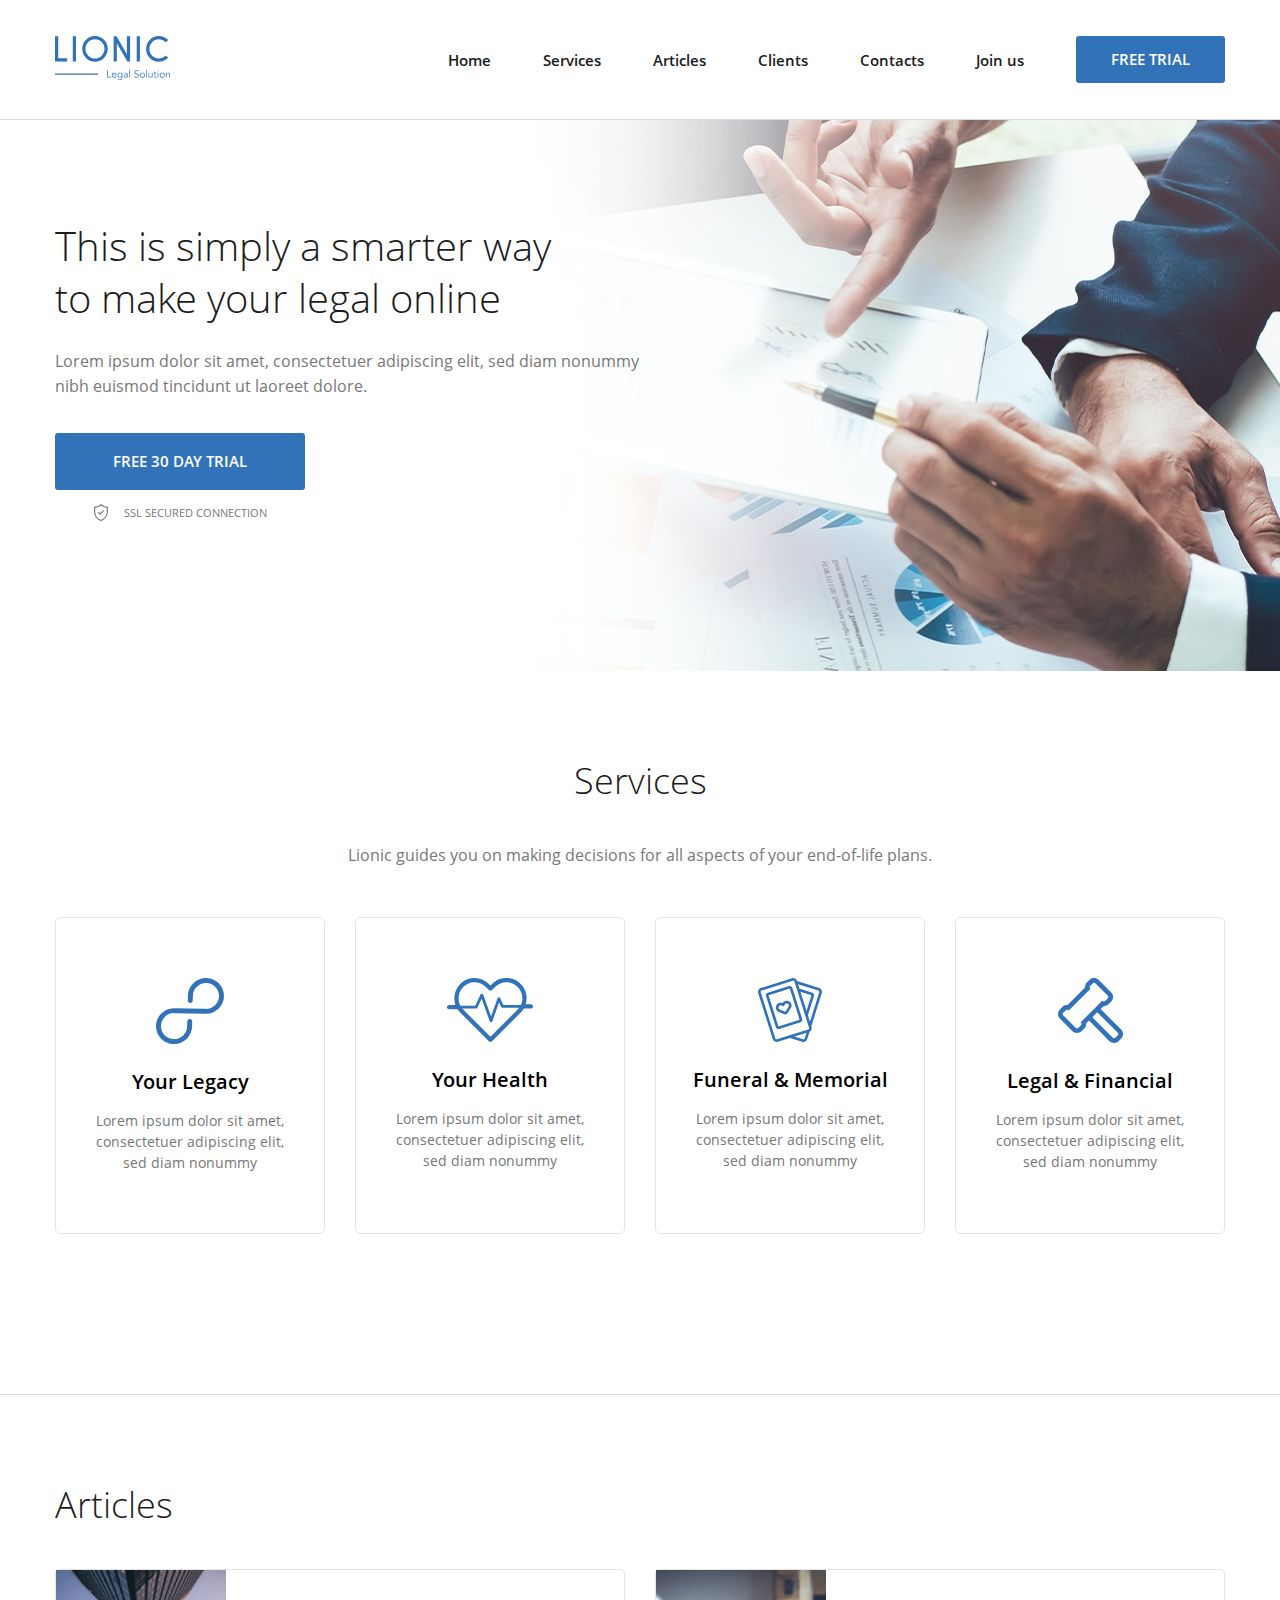
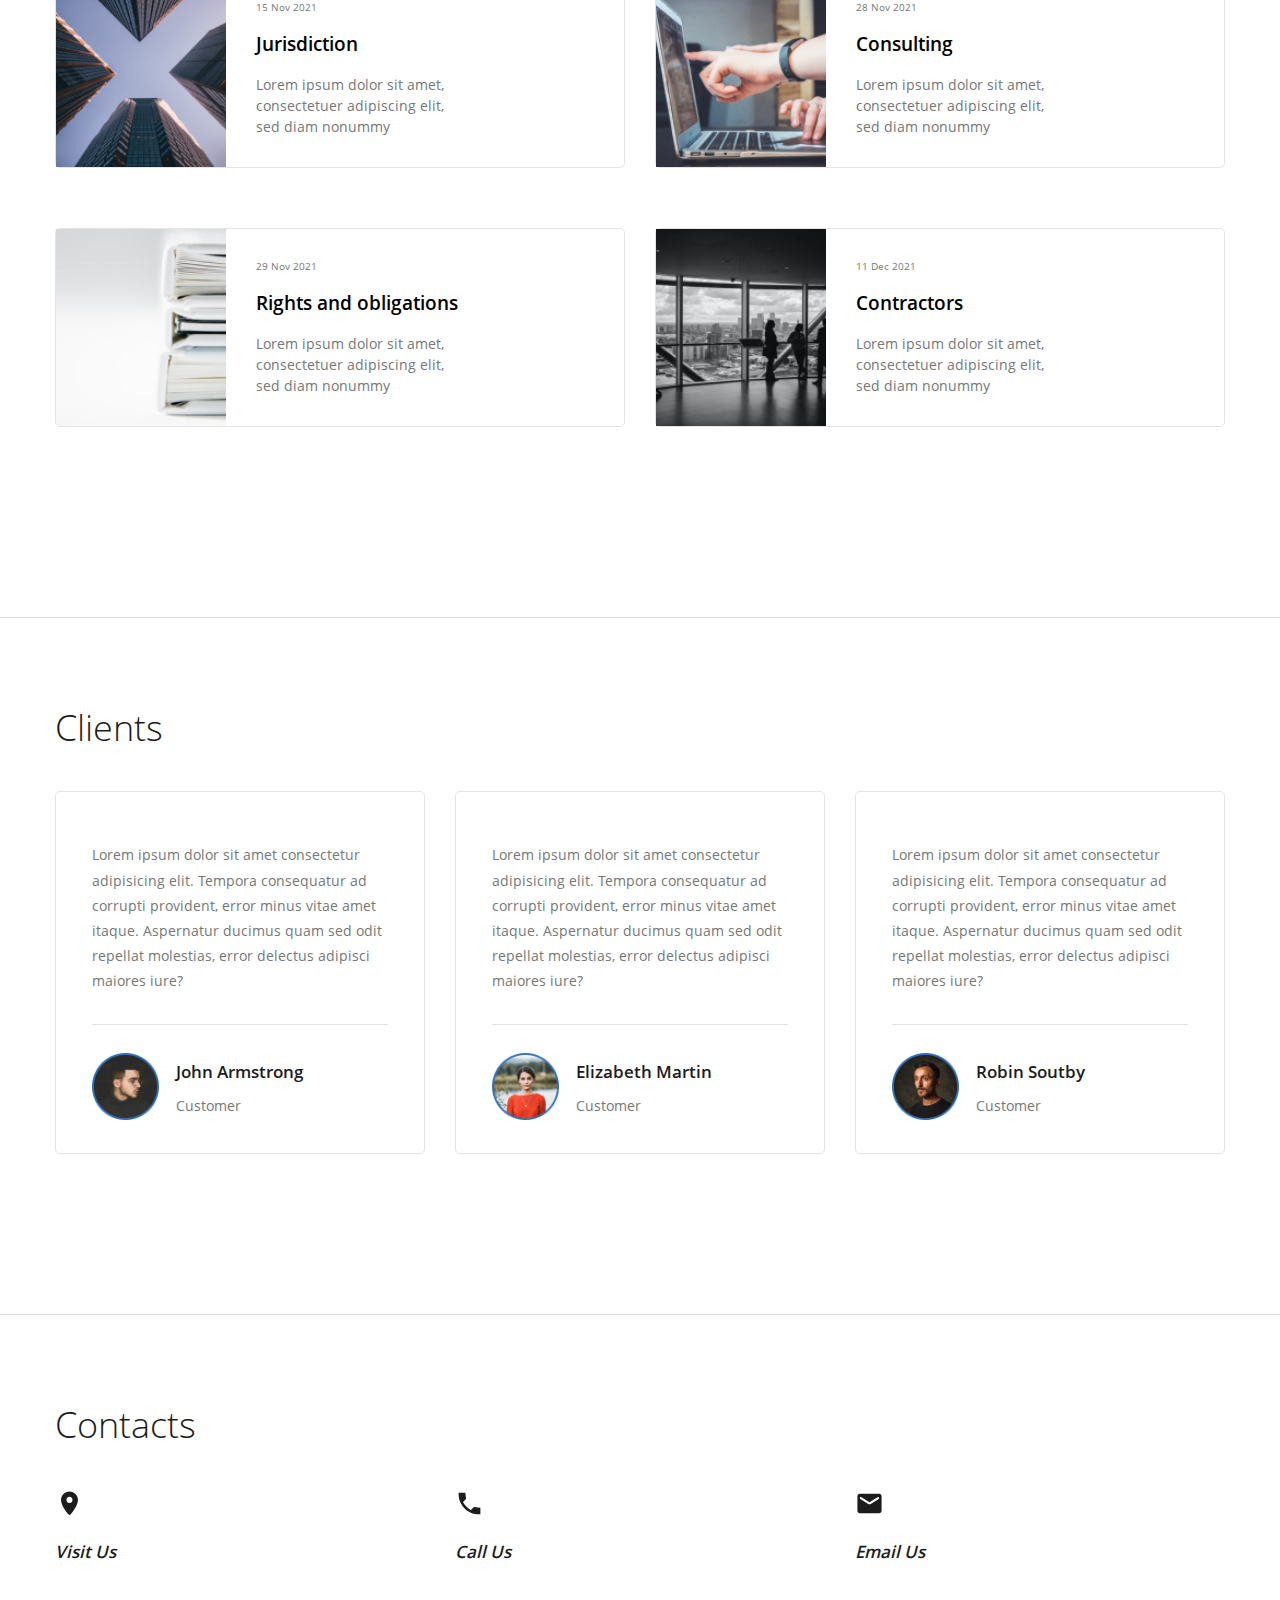
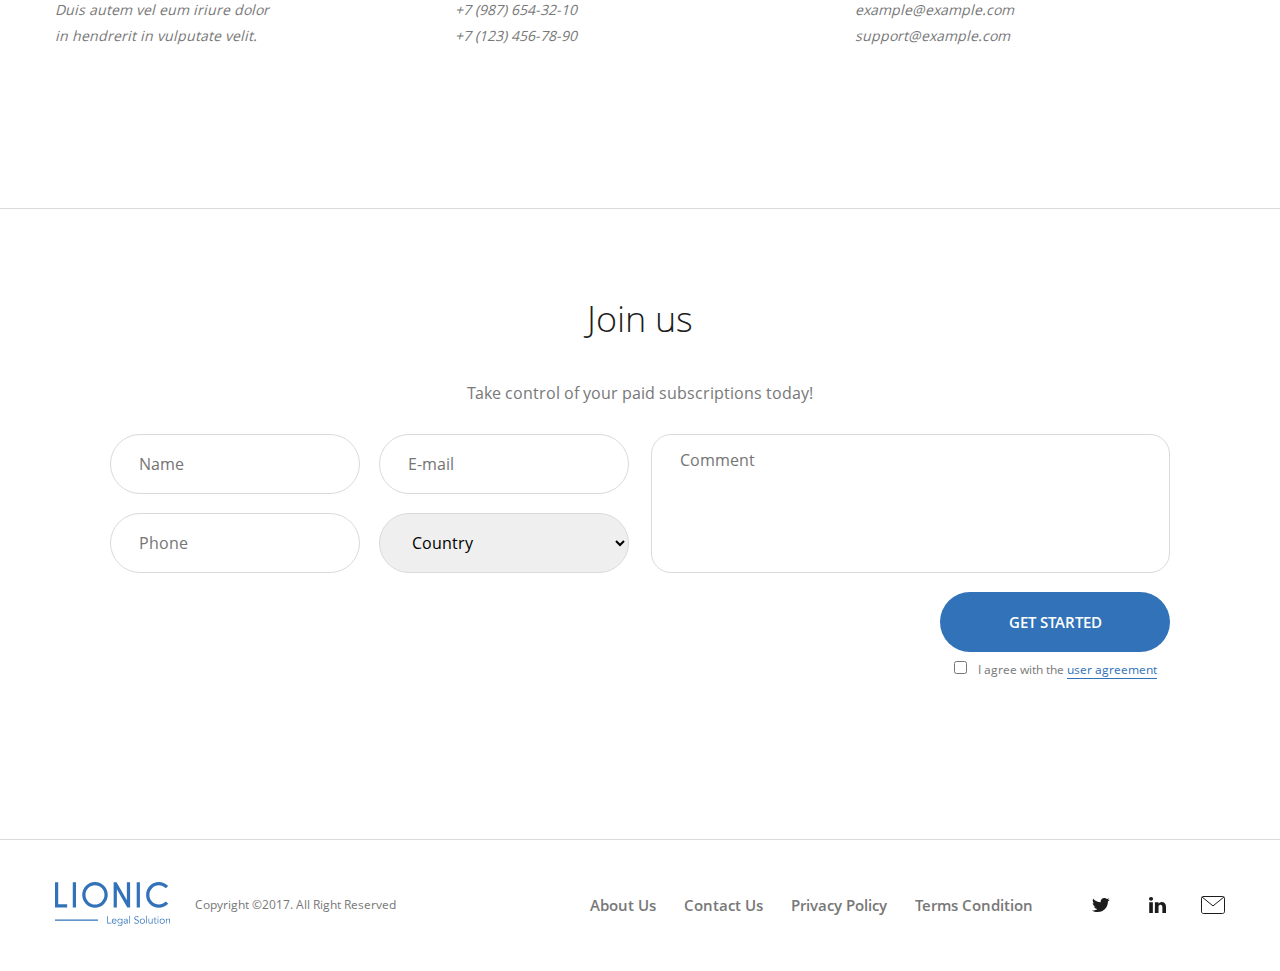
==== commit 18f4bee3: "upd 0.2" ====
--- a/index.html
+++ b/index.html
@@ -6,6 +6,8 @@
   <title>Lionic</title>
   <link rel="stylesheet" href="css/normalize.css">
   <link rel="stylesheet" href="css/style.css">
+
+  <link rel="shortcut icon" href="img/Vector (2).svg">
 </head>
 <body>
   <header class="header">
@@ -82,7 +84,7 @@
       <p class="section-descr services-descr">
         Lionic guides you on&nbsp;making decisions for all aspects of&nbsp;your end-of-life plans.
       </p>
-      <ul class="services-items list-reset flex">
+      <ul class="services-items list-reset services-list flex">
         <li class="services-item flex">
           <svg class="services-item-icon" width="68" height="66" viewbox="0 0 68 66" fill="none" xmlns="http://www.w3.org/2000/svg">
             <path d="M50.393 0.00398661C40.438 -0.212013 32.146 7.63799 31.9 17.512L31.776 22.483C31.742 23.839 32.833 24.973 34.2 25.003C35.567 25.032 36.713 23.947 36.746 22.591L36.871 17.62C37.049 10.471 43.062 4.77799 50.271 4.93399C57.478 5.09099 63.201 11.038 63.023 18.187C62.844 25.335 56.831 31.029 49.623 30.872L18.5 30.197C8.54499 29.981 0.252987 37.831 0.00698678 47.705C-0.240013 57.579 7.65099 65.78 17.607 65.995C27.562 66.211 35.854 58.362 36.1 48.488L36.223 43.572C36.257 42.215 35.166 41.082 33.799 41.052C32.432 41.022 31.286 42.108 31.252 43.464L31.129 48.38C30.951 55.529 24.938 61.222 17.729 61.066C10.522 60.909 4.79899 54.962 4.97699 47.813C5.15599 40.664 11.169 34.971 18.377 35.127L49.5 35.802C59.456 36.018 67.747 28.169 67.994 18.295C68.24 8.41999 60.349 0.219987 50.394 0.00498661L50.393 0.00398661Z">
--- a/css/style.css
+++ b/css/style.css
@@ -6,6 +6,20 @@
 *::before,
 *::after {
   box-sizing: inherit;
+}
+
+:root {
+  --primary-c: #3172B9;
+  --primary-act:#3474ba;
+  --primary-lite: #71A7E2;
+  --primary-dark: #0E3B6C;
+  --white: #FFFFFF;
+  --descr-text-c: #787878;
+  --border-c: #E4E4E4;
+  --liner-c: #DADADA;
+
+  --off-black: #1C1C1C;
+
 }
 
 @font-face {
@@ -48,9 +62,13 @@
 }
 
 body {
-  min-width: 1200px;
+  min-width: 320px;
   font-family: 'OpenSans', sans-serif;
   font-weight: 400;
+}
+
+:root {
+  --gap: 30px;
 }
 
 .list-reset {
@@ -71,9 +89,10 @@
 }
 
 .container {
-  width: 1200px;
+  max-width: 1200px;
   padding: 0 15px;
-  margin: auto;
+  margin: 0 auto;
+  width: 100%;
 }
 
 .section-title {
@@ -93,8 +112,8 @@
 
 .header {
   padding: 36px 0;
-  border-bottom: 1px solid #C4C4C4;
-  background-color: #fff;;
+  border-bottom: 1px solid var(--liner-c);
+  background-color: var(--white);
 }
 
 .header-container {
@@ -113,18 +132,18 @@
   position: relative;
   font-size: 15px;
   font-weight: 600;
-  color: #1C1C1C;
+  color: var(--off-black);
   transition: color .3s ease-in-out;
 
 }
 
 .header-link:focus {
   outline-offset: 2px;
-  outline: 1px solid #71A7e2;
+  outline: 1px solid var(--primary-lite);
 }
 
 .header-link:hover {
-  color: #71A7e2 ;
+  color: var(--primary-lite) ;
 }
 
 .header-link::after {
@@ -134,7 +153,7 @@
   bottom: 0;
   width: 100%;
   height: 2px;
-  background-color: #3474ba;
+  background-color: var(--primary-act);
   opacity: 0;
   transition: opacity .3s ease-in-out;
 }
@@ -144,7 +163,7 @@
 }
 
 .header-link:active {
-  color: #3474ba;
+  color: var(--primary-act);
   outline: none;
 }
 
@@ -156,8 +175,8 @@
   position: relative;
   padding: 15px 35px 15px 35px;
   border-radius: 3px;
-  background: #3172B9;
-  color: #FFFFFF;
+  background: var(--primary-c);
+  color: var(--white);
   font-size: 15px;
   font-weight: 600;
   text-transform: uppercase;
@@ -175,7 +194,7 @@
   right: -3px;
   bottom: -3px;
   border-radius: inherit;
-  border: 1px solid #3172B9;
+  border: 1px solid var(--primary-c);
   outline: none;
   opacity: 0;
   transition: opacity .3s ease-in-out ;
@@ -186,11 +205,11 @@
 }
 
 .btn:hover {
-  background-color: #71A7e2;
+  background-color: var(--primary-lite);
 }
 
 .btn:active {
-  background-color: #0e3b6c;
+  background-color: var(--primary-dark);
   outline: none;
 }
 
@@ -219,7 +238,7 @@
   font-size: 40px;
   font-weight: 300;
   line-height: 130%;
-  color: #1C1C1C;
+  color: var(--off-black);
 
 }
 
@@ -229,7 +248,7 @@
   font-size: 16px;
   font-weight: 400;
   line-height: 155%;
-  color:  #787878;
+  color:  var(--descr-text-c);
 
 
 }
@@ -257,7 +276,7 @@
   font-size: 11px;
   font-weight: 400;
   line-height: 17.05px;
-  color: #787878;
+  color: var(--descr-text-c);
   text-transform: uppercase;
 
 
@@ -265,15 +284,17 @@
 }
 
 .services {
-  border-bottom: 1px solid #DADADA;
-
-}
+  border-bottom: 1px solid var(--liner-c);
+
+}
+
+
 
 .section-title {
   font-size: 36px;
   font-weight: 300;
   line-height: 46.8px;
-  color: #1C1C1C;
+  color: var(--off-black);
 
 
 }
@@ -291,42 +312,63 @@
   font-size: 16px;
   font-weight: 400;
   line-height: 21.79px;
-  color: #787878;
-}
+  color: var(--descr-text-c);
+}
+
+.services-list {
+  --offsets: 3;
+  gap: var(--gap);
+  flex-wrap: wrap;
+}
+
+
+
+/*
+@media (max-width: 1024px) {
+  .services-list {
+    --offsets: 1;
+  }
+}
+
+@media (max-width: 380px) {
+  .services-list {
+    --offsets: 1;
+  }
+}
+ */
+
+
 
 .services-item {
   flex-direction: column;
   align-items: center;
   padding: 30px;
-  width: 270px;
-  border: 1px solid #E4E4E4;
+  width: calc((100% - (var(--gap) * var(--offsets))) / (var(--offsets) + 1));
+  border: 1px solid var(--border-c);
   border-radius: 5px;
   padding: 60px 30px;
   transition: background-color .3s ease-in-out , border-color .3s ease-in-out , color .3s ease-in-out ;
 
 }
 
-.services-item:not(:nth-child(4n)){
-  margin-right: 30px;
-}
 
 .services-item:hover {
-  border-color: #3172B9;
-  background-color: #3172B9;
-  color: #fff;
+  border-color: var(--primary-c);
+  background-color: var(--primary-c);
+  color: var(--white);
 }
 
 
 .services-item-icon {
   margin-bottom: 25px;
-  fill: #3172B9;
+  fill: var(--primary-c);
   transition: fill .3s ease-in-out ;
 }
 
 
 
 .services-item:hover .services-item-icon{
-  fill:#fff;
+  fill:var(--white);
 }
 
 .services-item-title {
@@ -344,33 +386,33 @@
   font-size: 14px;
   font-weight: 400;
   line-height: 21px;
-  color: #787878;
+  color: var(--descr-text-c);
   transition: color .3s ease-in-out ;
 
 }
 
 .services-item:hover .services-item-descr {
-  color: #fff;
+  color: var(--white);
 }
 
 .articles {
-  border-bottom: 1px solid #DADADA;
+  border-bottom: 1px solid var(--liner-c);
 }
 
 .articles-list{
   flex-wrap: wrap;
+  --offsets: 1;
+  gap: var(--gap)
 }
 
 .articles-item {
-  width: 570px;
-  border: 1px solid #E4E4E4;
+  width: calc((100% - (var(--gap) * var(--offsets))) / (var(--offsets) + 1));
+  border: 1px solid var(--border-c);
   border-radius: 5px;
   margin-bottom: 30px;
 }
 
-.articles-item:not(:nth-child(2n)){
-  margin-right: 30px;
-}
+
 
 .blog-preview {
   overflow: hidden;
@@ -383,51 +425,51 @@
   transition: background-color .3s ease-in-out , color .3s ease-in-out ;
 }
 .blog-prewiew-link:focus {
-  background-color: #71A7e2;
+  background-color: var(--primary-lite);
 }
 
 .blog-prewiew-link:focus .blog-preview-text{
-  color: #fff;
+  color: var(--white);
 }
 
 .blog-prewiew-link:focus .blog-previw-descr{
-  color: #fff;
+  color: var(--white);
 }
 
 .blog-prewiew-link:focus .blog-previw-time{
-  color: #fff;
+  color: var(--white);
 }
 
 .blog-prewiew-link:hover {
-  background-color: #3172B9;
+  background-color: var(--primary-c);
 }
 
 .blog-prewiew-link:hover .blog-preview-text{
-  color: #fff;
+  color: var(--white);
 }
 
 .blog-prewiew-link:hover .blog-previw-descr{
-  color: #fff;
+  color: var(--white);
 }
 
 .blog-prewiew-link:hover .blog-previw-time{
-  color: #fff;
+  color: var(--white);
 }
 
 .blog-prewiew-link:active {
-  background-color: #0e3b6c;
+  background-color: var(--primary-dark);
 }
 
 .blog-prewiew-link:active .blog-preview-text{
-  color: #fff;
+  color: var(--white);
 }
 
 .blog-prewiew-link:active .blog-previw-descr{
-  color: #fff;
+  color: var(--white);
 }
 
 .blog-prewiew-link:active .blog-previw-time{
-  color: #fff;
+  color: var(--white);
 }
 
 
@@ -446,7 +488,7 @@
   font-size: 10px;
   font-weight: 400;
   line-height: 15px;
-  color: #787878;
+  color: var(--descr-text-c);
   transition: color .3s ease-in-out ;
 
 }
@@ -456,7 +498,7 @@
   font-size: 20px;
   font-weight: 600;
   line-height: 26px;
-  color: #1C1C1C;
+  color: var(--off-black);
   margin: 0;
   margin-bottom: 15px;
   transition: color .3s ease-in-out ;
@@ -467,27 +509,31 @@
   font-size: 14px;
   font-weight: 400;
   line-height: 21px;
-  color: #787878;
+  color: var(--descr-text-c);
   max-width: 210px;
   transition: color .3s ease-in-out ;
 }
 
 .clients {
-  border-bottom: 1px solid #DADADA;
+  border-bottom: 1px solid var(--liner-c);
+}
+
+.clients-list {
+  --offsets: 2;
+  flex-wrap: wrap;
+  gap: var(--gap);
 }
 
 .clients-item {
-  width: 370px;
+  width: calc((100% - (var(--gap) * var(--offsets))) / (var(--offsets) + 1));
   flex-direction: column;
   padding: 50px 36px;
   padding-bottom: 30px;
-  border: 1px solid #E4E4E4;
+  border: 1px solid var(--border-c);
   border-radius: 5px;
 }
 
-.clients-item:not(:nth-child(3)){
-  margin-right: 30px;
-}
+
 
 .clients-item-descr {
   margin: 0;
@@ -495,13 +541,13 @@
   font-size: 14px;
   font-weight: 400;
   line-height: 25.2px;
-  color: #787878;
+  color: var(--descr-text-c);
 }
 
 .clients-user {
   margin-top: auto;
   align-items: center;
-  border-top: 1px solid #E4E4E4;
+  border-top: 1px solid var(--border-c);
   border-width: 100%;
   padding-top: 28px;
 }
@@ -523,7 +569,7 @@
   font-size: 17px;
   font-weight: 600;
   line-height: 30.6px;
-  color: #1C1C1C;
+  color: var(--off-black);
 
 }
 
@@ -531,17 +577,23 @@
   font-size: 14px;
   font-weight: 400;
   line-height: 25.2px;
-  color: #787878;
+  color: var(--descr-text-c);
 
 }
 
 .contacts {
-  border-bottom: 1px solid #DADADA;
+  border-bottom: 1px solid var(--liner-c);
+}
+
+.contacts-list {
+  --offsets: 2;
+  flex-wrap: wrap;
+  gap: var(--gap);
 }
 
 .contacts-item {
   flex-direction: column;
-  width: 370px;
+  width: calc((100% - (var(--gap) * var(--offsets))) / (var(--offsets) + 1));
   background-position: left top;
   background-repeat: no-repeat ;
   block-size: 29px 29px;
@@ -561,16 +613,13 @@
   background-image: url('../img/mail.svg');
 }
 
-.contacts-item:not(:nth-child(3n)) {
-  margin-right: 30px;
-}
 
 .contacts-item-caption {
   margin-bottom: 30px;
   font-size: 17px;
   font-weight: 600;
   line-height: 30.6px;
-  color: #1C1C1C;
+  color: var(--off-black);
 
 }
 
@@ -579,7 +628,7 @@
   font-size: 14px;
   font-weight: 400;
   line-height: 25.2px;
-  color: #787878;
+  color: var(--descr-text-c);
   max-width: 214px;
 }
 
@@ -587,26 +636,26 @@
   font-size: 14px;
   font-weight: 400;
   line-height: 25.2px;
-  color: #787878;
+  color: var(--descr-text-c);
   transition: color .3s ease-in-out ;
 
 }
 
 .contacts-item-link:focus {
-  outline: 1px solid #71A7e2;
+  outline: 1px solid var(--primary-lite);
 }
 
 .contacts-item-link:hover {
-  color: #71A7e2;
+  color: var(--primary-lite);
 }
 
 .contacts-item-link:active {
   outline: none;
-  color: #0e3b6c;
+  color: var(--primary-dark);
 }
 
 .join-us {
-  border-bottom: 1px solid #DADADA;
+  border-bottom: 1px solid var(--liner-c);
 }
 
 .form {
@@ -625,6 +674,7 @@
 
 .form-top {
   display: flex;
+  flex-wrap: wrap;
   justify-content: space-between;
   width: 100%;
   margin-bottom: 19px;
@@ -639,9 +689,9 @@
 }
 
 .form-input {
-  width: 250px;
+  width: 100%;
   height: 60px;
-  border: 1px solid #DADADA;
+  border: 1px solid var(--liner-c);
   border-radius: 50px;
   box-sizing: border-box;
   padding: 16px 28px;
@@ -650,17 +700,17 @@
 
 .form-input:focus {
   outline: none;
-  border-color: #71A7e2;
+  border-color: var(--primary-lite);
 }
 
 .form-input:hover {
   outline: none;
-  border-color: #71A7e2;
+  border-color: var(--primary-lite);
   background-color: rgba(113, 167, 226, 0.2);
 }
 
 .form-input:active {
-  border-color: #0e3b6c;
+  border-color: var(--primary-dark);
 }
 
 .form-right {
@@ -669,8 +719,8 @@
 }
 
 .form-textarea {
-  width: 520px;
-  border: 1px solid #DADADA;
+  width: 100%;
+  border: 1px solid var(--liner-c);
   border-radius: 20px;
   box-sizing: border-box;
   padding: 16px 28px;
@@ -681,17 +731,17 @@
 
 .form-textarea:focus {
   outline: none;
-  border-color: #71A7e2;
+  border-color: var(--primary-lite);
 }
 
 .form-textarea:hover {
   outline: none;
-  border-color: #71A7e2;
+  border-color: var(--primary-lite);
   background-color: rgba(113, 167, 226, 0.2);
 }
 
 .form-textarea:active {
-  border-color: #0e3b6c;
+  border-color: var(--primary-dark);
 }
 
 .form-bottom {
@@ -718,7 +768,7 @@
   font-size: 12px;
   font-weight: 400;
   line-height: 16.34px;
-  color: #787878;
+  color: var(--descr-text-c);
 
 }
 
@@ -727,8 +777,8 @@
 }
 
 .form-check a {
-  color: #3172B9;
-  border-bottom: 1px solid #3172B9;
+  color: var(--primary-c);
+  border-bottom: 1px solid var(--primary-c);
 }
 
 .footer {
@@ -739,7 +789,7 @@
   font-size: 12px;
   font-weight: 400;
   line-height: 16.34px;
-  color: #787878;
+  color: var(--descr-text-c);
 
 }
 
@@ -762,7 +812,7 @@
   font-size: 15px;
   font-weight: 600;
   line-height: 20.43px;
-  color: #787878;
+  color: var(--descr-text-c);
 
   transition: color .3s ease-in-out;
 
@@ -770,11 +820,11 @@
 
 .footer-link:focus {
   outline-offset: 2px;
-  outline: 1px solid #71A7e2;
+  outline: 1px solid var(--primary-lite);
 }
 
 .footer-link:hover {
-  color: #71A7e2 ;
+  color: var(--primary-lite) ;
 }
 
 .footer-link::after {
@@ -784,7 +834,7 @@
   bottom: 0;
   width: 100%;
   height: 2px;
-  background-color: #3474ba;
+  background-color: var(--primary-act);
   opacity: 0;
   transition: opacity .3s ease-in-out;
 }
@@ -794,7 +844,7 @@
 }
 
 .footer-link:active {
-  color: #3474ba;
+  color: var(--primary-act);
   outline: none;
 }
 
@@ -809,39 +859,39 @@
 }
 
 .social-link svg {
-  fill: #000;
+  fill: var(--off-black);
   transition: fill .3s ease-in-out , stroke .3s ease-in-out ;
 }
 
 .social-link-mail svg {
   fill: transparent;
-  stroke: #000;
+  stroke: var(--off-black);
   transition: fill .3s ease-in-out , stroke .3s ease-in-out ;
 }
 
 .social-link:focus svg {
   outline-offset: 2px;
-  outline: 1px solid #71A7e2;
+  outline: 1px solid var(--primary-lite);
 }
 
 .social-link:hover svg {
-  fill: #71A7e2 ;
+  fill: var(--primary-lite) ;
 }
 
 .social-link-mail:hover svg {
   fill: transparent;
-  stroke: #71A7e2 ;
+  stroke: var(--primary-lite) ;
 }
 
 .social-link:active svg {
   outline: none;
-  fill: #0e3b6c ;
+  fill: var(--primary-dark) ;
 }
 
 .social-link-mail:active svg {
   outline: none;
   fill: transparent;
-  stroke: #0e3b6c ;
+  stroke: var(--primary-dark) ;
 }
 
 .social-item:not(:last-child) {
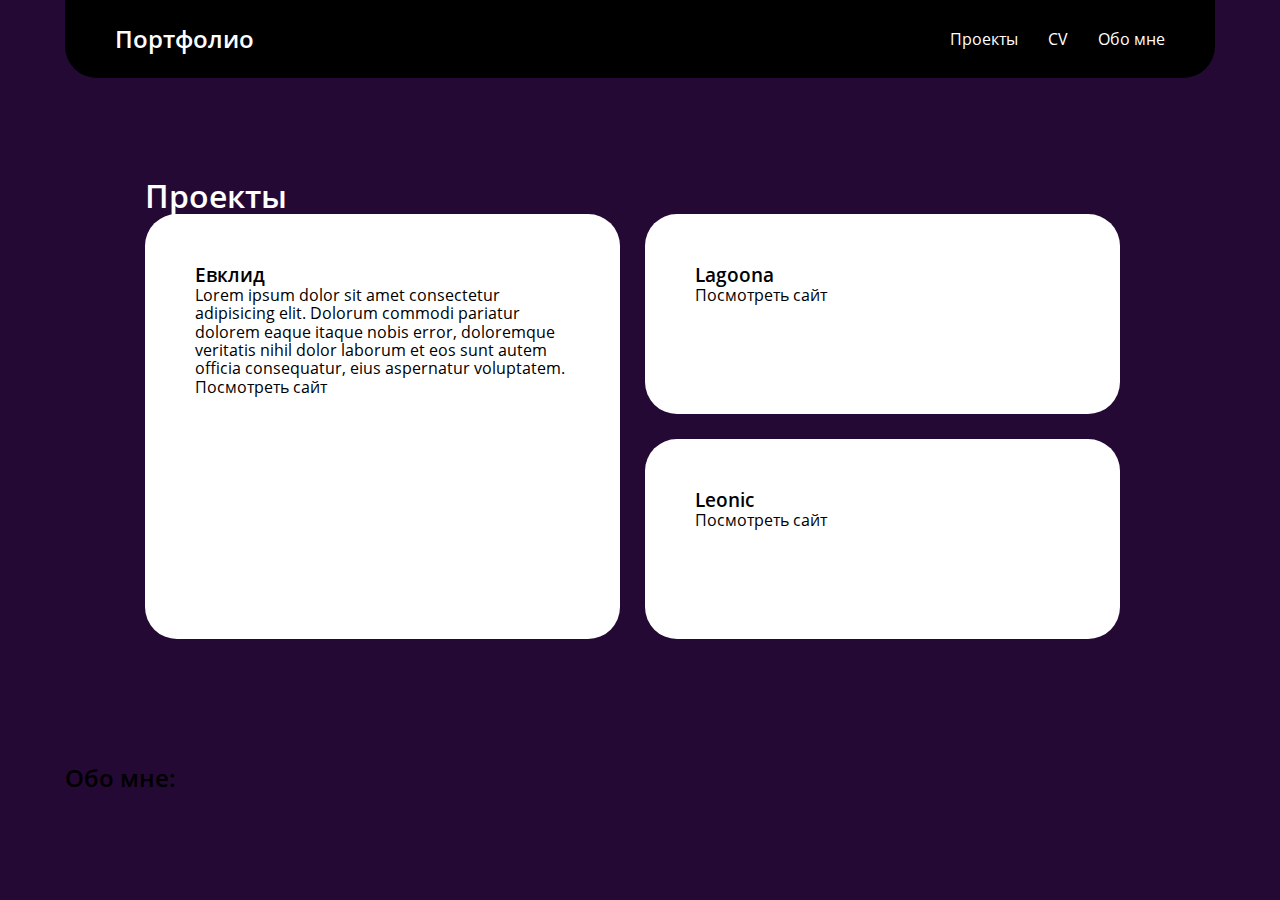
==== commit c851aad9: "---" ====
--- a/index.html
+++ b/index.html
@@ -1,418 +1,70 @@
 <!DOCTYPE html>
-<html lang="en">
-<head>
+<html lang="ru">
   <meta charset="UTF-8">
   <meta name="viewport" content="width=device-width, initial-scale=1.0">
-  <title>Lionic</title>
+  <title>Projects</title>
   <link rel="stylesheet" href="css/normalize.css">
-  <link rel="stylesheet" href="css/style.css">
+  <link rel="stylesheet" href="css/style-main.css">
 
-  <link rel="shortcut icon" href="img/Vector (2).svg">
-</head>
+  <link rel="shortcut icon" href=" --">
 <body>
-  <header class="header">
-    <div class="container flex header-container">
-      <a href="#" class="header-logo">
-        <img src="img/logo.svg" class="header-logo" alt="Blog-photo-1logo">
-      </a>
-      <nav class="header-nav">
-        <ul class="header-list list-reset flex">
-          <li class="header-list-item">
-            <a href="#" class="header-link">
-              Home
-            </a>
-          </li>
-          <li class="header-list-item">
-            <a href="#services" class="header-link">
-              Services
-            </a>
-          </li>
-          <li class="header-list-item">
-            <a href="#articles" class="header-link">
-              Articles
-            </a>
-          </li>
-          <li class="header-list-item">
-            <a href="#clients" class="header-link">
-              Clients
-            </a>
-          </li>
-          <li class="header-list-item">
-            <a href="#contacts" class="header-link">
-              Contacts
-            </a>
-          </li>
-          <li class="header-list-item">
-            <a href="#join-us" class="header-link">
-              Join us
-            </a>
-          </li>
-        </ul>
-      </nav>
-      <button class="bttn-reset btn header-btn">
-        Free trial
-      </button>
+  <header class="container">
+    <div class="header flex">
+      <h2 class="header-title">Портфолио</h2>
+    <nav>
+      <ul class="list-reset flex header-list">
+        <li class="header-item">Проекты</li>
+        <li class="header-item">CV</li>
+        <li class="header-item">Обо мне</li>
+      </ul>
+    </nav>
     </div>
   </header>
+  <main class="container">
+    <section class="section-offset">
+      <h1 class="main-title">Проекты</h1>
+      <div class="flex">
+        <div class="right-side">
+          <div class="project1 pb">
+            <h3 class="project-title">Евклид</h3>
+            <p class="project-descr">
+              Lorem ipsum dolor sit amet consectetur adipisicing elit. Dolorum commodi pariatur dolorem eaque itaque nobis error, doloremque veritatis nihil dolor laborum et eos sunt autem officia consequatur, eius aspernatur voluptatem.
+            </p>
+            <button class="bttn-reset">
+              <a href="#">Посмотреть сайт</a>
+            </button>
+          </div>
+        </div>
+        <div class="left-side">
+          <div class="project2 pl">
+            <h3 class="project-title">Lagoona</h3>
+            <p class="project-descr">
 
-  <main class="main">
-  <section id="hero" class="hero">
-    <div class="container">
-      <div class="hero-content flex">
-        <h1 class="hero-title">
-          This is&nbsp;simply a&nbsp;smarter way to&nbsp;make your legal online
-        </h1>
-        <p class="hero-descr">
-          Lorem ipsum dolor sit amet, consectetuer adipiscing elit, sed diam nonummy nibh euismod tincidunt ut&nbsp;laoreet dolore.
-        </p>
-        <div class="hero-wrapper">
-          <button class="bttn-reset btn hero-btn">
-            FREE 30&nbsp;DAY TRIAL
-          </button>
-          <span class="hero-secure">
-            SSL secured connection
-          </span>
+            </p>
+            <button class="bttn-reset">
+              <a href="#">Посмотреть сайт</a>
+            </button>
+          </div>
+          <div class="project3 pl">
+            <h3 class="project-title">Leonic</h3>
+            <p class="project-descr">
+
+            </p>
+            <button class="bttn-reset">
+              <a href="leonic/index.html">Посмотреть сайт</a>
+            </button>
+          </div>
         </div>
       </div>
-    </div>
-</section>
-  <section id="services" class="services section-offset">
-    <div class="container">
-      <h2 class="section-title services-title ">
-        Services
-      </h2>
-      <p class="section-descr services-descr">
-        Lionic guides you on&nbsp;making decisions for all aspects of&nbsp;your end-of-life plans.
-      </p>
-      <ul class="services-items list-reset services-list flex">
-        <li class="services-item flex">
-          <svg class="services-item-icon" width="68" height="66" viewbox="0 0 68 66" fill="none" xmlns="http://www.w3.org/2000/svg">
-            <path d="M50.393 0.00398661C40.438 -0.212013 32.146 7.63799 31.9 17.512L31.776 22.483C31.742 23.839 32.833 24.973 34.2 25.003C35.567 25.032 36.713 23.947 36.746 22.591L36.871 17.62C37.049 10.471 43.062 4.77799 50.271 4.93399C57.478 5.09099 63.201 11.038 63.023 18.187C62.844 25.335 56.831 31.029 49.623 30.872L18.5 30.197C8.54499 29.981 0.252987 37.831 0.00698678 47.705C-0.240013 57.579 7.65099 65.78 17.607 65.995C27.562 66.211 35.854 58.362 36.1 48.488L36.223 43.572C36.257 42.215 35.166 41.082 33.799 41.052C32.432 41.022 31.286 42.108 31.252 43.464L31.129 48.38C30.951 55.529 24.938 61.222 17.729 61.066C10.522 60.909 4.79899 54.962 4.97699 47.813C5.15599 40.664 11.169 34.971 18.377 35.127L49.5 35.802C59.456 36.018 67.747 28.169 67.994 18.295C68.24 8.41999 60.349 0.219987 50.394 0.00498661L50.393 0.00398661Z">
-          </svg>
+    </section>
+    <section>
+      <h2>Обо мне:</h2>
+      <p></p>
+    </section>
+  </main>
+  <footer>
 
-          <h3 class="services-item-title">
-            Your Legacy
-          </h3>
-          <p class="services-item-descr">
-            Lorem ipsum dolor sit amet, consectetuer adipiscing elit, sed diam nonummy
-          </p>
-        </li>
-        <li class="services-item flex">
-          <svg class="services-item-icon" width="86" height="64" viewbox="0 0 86 64" fill="none" xmlns="http://www.w3.org/2000/svg">
-            <path d="M79.622 20.272C79.622 22.336 79.316 24.352 78.726 26.27H83.868C85.045 26.27 86 27.227 86 28.406C86 29.586 85.045 30.541 83.868 30.541H77.47C77.268 30.541 77.073 30.513 76.888 30.461C76.0053 31.9743 74.9311 33.3675 73.692 34.606L44.972 63.374C44.7741 63.5725 44.539 63.73 44.2802 63.8375C44.0213 63.9449 43.7438 64.0002 43.4635 64.0002C43.1832 64.0002 42.9057 63.9449 42.6468 63.8375C42.388 63.73 42.1529 63.5725 41.955 63.374L13.233 34.606C12.1963 33.5688 11.2752 32.422 10.486 31.186C10.315 31.23 10.136 31.254 9.95 31.254H2.132C1.85176 31.2537 1.57431 31.1983 1.31551 31.0908C1.0567 30.9833 0.821595 30.8259 0.623621 30.6276C0.425646 30.4292 0.268677 30.1938 0.161676 29.9348C0.0546755 29.6758 -0.000261829 29.3983 9.38171e-07 29.118C9.38171e-07 27.938 0.955001 26.982 2.132 26.982H8.447C5.965 19.861 7.56 11.618 13.233 5.93801C15.1066 4.05015 17.3363 2.55313 19.793 1.5338C22.2497 0.514473 24.8843 -0.00687342 27.544 1.15198e-05C32.95 1.15198e-05 38.034 2.10901 41.856 5.93801L43.463 7.54701L45.07 5.93701C46.9438 4.04921 49.1737 2.55231 51.6306 1.53315C54.0874 0.513987 56.7222 -0.0071368 59.382 1.15198e-05C62.0417 -0.00681806 64.6763 0.514553 67.133 1.53388C69.5896 2.55321 71.8194 4.0502 73.693 5.93801C75.5791 7.8172 77.0741 10.0515 78.0918 12.5117C79.1094 14.972 79.6295 17.6096 79.622 20.272ZM70.678 8.95701C69.1987 7.46697 67.4383 6.28548 65.4989 5.48108C63.5595 4.67667 61.4796 4.26536 59.38 4.27101C57.2807 4.26563 55.2012 4.67706 53.2622 5.48146C51.3231 6.28586 49.563 7.46721 48.084 8.95701L44.969 12.077C44.7713 12.2754 44.5364 12.4329 44.2777 12.5403C44.019 12.6478 43.7416 12.7031 43.4615 12.7031C43.1814 12.7031 42.904 12.6478 42.6453 12.5403C42.3866 12.4329 42.1517 12.2754 41.954 12.077L38.84 8.95701C37.3608 7.46718 35.6005 6.28582 33.6613 5.48142C31.7221 4.67703 29.6424 4.26561 27.543 4.27101C25.4437 4.26546 23.3642 4.67682 21.4251 5.48123C19.486 6.28564 17.7259 7.46708 16.247 8.95701C11.173 14.04 10.232 21.718 13.425 27.763H28.236L33.538 16.479C33.783 15.959 34.277 15.634 34.891 15.663C35.1717 15.6764 35.4421 15.7726 35.6681 15.9396C35.8942 16.1065 36.0657 16.3367 36.161 16.601L44.051 38.487L50.542 20.168C50.6364 19.9007 50.8086 19.6678 51.0365 19.4992C51.2643 19.3306 51.5374 19.2341 51.8206 19.2221C52.1038 19.21 52.3842 19.283 52.6255 19.4316C52.8669 19.5802 53.0583 19.7977 53.175 20.056L56.351 27.051H73.852C76.612 21.125 75.554 13.842 70.677 8.95701H70.678ZM16.248 31.586L43.463 58.844L70.678 31.586C71.2253 31.038 71.7323 30.4512 72.195 29.83H55.736C55.179 29.83 54.373 29.573 54.143 29.064L52.046 24.444L45.404 43.189C45.204 43.755 44.67 44.135 44.069 44.136H44.066C43.466 44.136 42.933 43.76 42.729 43.196L34.653 20.798L30.426 29.794C30.192 30.292 29.99 30.541 29.439 30.541H15.293C15.593 30.901 15.912 31.249 16.248 31.586Z">
-          </svg>
-          <h3 class="services-item-title">
-            Your Health
-          </h3>
-          <p class="services-item-descr">
-            Lorem ipsum dolor sit amet, consectetuer adipiscing elit, sed diam nonummy
-          </p>
-        </li>
-        <li class="services-item flex">
-          <svg class="services-item-icon" width="64" height="64" viewbox="0 0 64 64" fill="none" xmlns="http://www.w3.org/2000/svg">
-            <path d="M63.8101 15.073L53.3321 48.146L53.5791 48.926C53.7393 49.4264 53.7986 49.9537 53.7536 50.4772C53.7086 51.0008 53.5603 51.5102 53.3171 51.976C52.9241 52.732 52.3171 53.329 51.5701 53.704L51.5611 53.737L49.1941 61.207C48.8722 62.2171 48.1632 63.0585 47.2223 63.5469C46.2815 64.0354 45.1853 64.131 44.1741 63.813L32.0001 59.957L19.8261 63.813C18.8148 64.131 17.7187 64.0354 16.7778 63.5469C15.8369 63.0585 15.1279 62.2171 14.8061 61.207L0.188058 15.074C0.0280711 14.5735 -0.0310613 14.0462 0.0140824 13.5227C0.0592262 12.9991 0.20775 12.4897 0.451058 12.024C0.69167 11.5566 1.02267 11.1416 1.42487 10.8031C1.82706 10.4646 2.29245 10.2093 2.79406 10.052L33.9431 0.187C34.9542 -0.131631 36.0504 -0.0363451 36.9915 0.451969C37.9325 0.940283 38.6415 1.78178 38.9631 2.792L39.0401 3.034C39.0491 3.036 39.0581 3.037 39.0661 3.04L61.2061 10.053C61.7073 10.2103 62.1723 10.4654 62.5743 10.8035C62.9763 11.1417 63.3073 11.5561 63.5481 12.023C64.0401 12.973 64.1331 14.055 63.8101 15.073ZM48.4441 54.75L36.4161 58.559L44.9781 61.271C45.3153 61.3777 45.6811 61.3463 45.9951 61.1835C46.3092 61.0208 46.5458 60.7401 46.6531 60.403L48.4441 54.75ZM51.0371 49.732L36.4211 3.598C36.3142 3.26106 36.078 2.98029 35.7644 2.81736C35.4507 2.65442 35.0852 2.62264 34.7481 2.729L3.60006 12.595C3.26006 12.702 2.98306 12.935 2.81906 13.252C2.73787 13.4073 2.68829 13.5771 2.67319 13.7517C2.65808 13.9263 2.67775 14.1021 2.73106 14.269L17.3471 60.402C17.5691 61.103 18.3201 61.492 19.0211 61.271L31.5611 57.299C31.5891 57.289 31.6171 57.279 31.6461 57.272L50.1691 51.405C50.5091 51.298 50.7861 51.065 50.9491 50.748C51.1141 50.432 51.1451 50.071 51.0371 49.731V49.732ZM48.4971 32.885L53.4461 17.265L42.4451 13.781L48.4971 32.885ZM61.1801 13.25C61.0998 13.0945 60.9896 12.9565 60.8557 12.8439C60.7218 12.7313 60.567 12.6464 60.4001 12.594L40.0231 6.14L41.4691 10.701C41.5571 10.711 41.6451 10.729 41.7321 10.757L54.2501 14.722C54.5841 14.8269 54.894 14.9969 55.1619 15.2223C55.4299 15.4477 55.6505 15.7239 55.8111 16.035C55.9734 16.3456 56.0726 16.6852 56.1028 17.0344C56.133 17.3835 56.0937 17.7352 55.9871 18.069L49.8951 37.297L51.9331 43.731L61.2681 14.267C61.3751 13.927 61.3441 13.567 61.1801 13.25ZM30.9401 23.336C31.5152 23.6323 32.0259 24.0398 32.4425 24.5349C32.8591 25.0299 33.1733 25.6027 33.3671 26.22C33.5725 26.8654 33.633 27.5483 33.5443 28.2198C33.4557 28.8913 33.22 29.535 32.8541 30.105L29.6411 35.126C29.3916 35.5142 29.0489 35.8336 28.6441 36.0552C28.2393 36.2767 27.7855 36.3932 27.3241 36.394C26.9701 36.394 26.6161 36.326 26.2841 36.19L20.7651 33.936C20.1378 33.6806 19.5745 33.29 19.1154 32.792C18.6563 32.2941 18.3127 31.701 18.1091 31.055C17.9119 30.4388 17.8389 29.7897 17.8943 29.1451C17.9498 28.5006 18.1326 27.8734 18.4321 27.3C18.7284 26.7249 19.1359 26.2142 19.631 25.7976C20.126 25.3811 20.6988 25.0668 21.3161 24.873C22.3839 24.5378 23.5338 24.5745 24.5781 24.977C25.1998 24.0462 26.1189 23.3539 27.1851 23.013C27.8013 22.8161 28.4504 22.7433 29.0949 22.7987C29.7394 22.8541 30.3665 23.0368 30.9401 23.336ZM30.8251 27.025C30.7361 26.742 30.5919 26.4795 30.4009 26.2526C30.2098 26.0257 29.9757 25.8389 29.7121 25.703C29.4491 25.5656 29.1615 25.4818 28.8659 25.4564C28.5703 25.431 28.2726 25.4645 27.9901 25.555C27.6178 25.6716 27.2823 25.8833 27.0168 26.1692C26.7513 26.455 26.565 26.8051 26.4761 27.185C26.4221 27.4083 26.3114 27.6139 26.1547 27.7819C25.998 27.9499 25.8006 28.0747 25.5816 28.1441C25.3626 28.2135 25.1294 28.2251 24.9045 28.178C24.6797 28.1309 24.4708 28.0265 24.2981 27.875C24.0064 27.6158 23.6523 27.4371 23.2705 27.3565C22.8888 27.2758 22.4926 27.296 22.1211 27.415C21.838 27.5042 21.5755 27.6487 21.3488 27.8401C21.122 28.0315 20.9355 28.266 20.8001 28.53C20.6627 28.793 20.5789 29.0806 20.5535 29.3762C20.5281 29.6718 20.5616 29.9694 20.6521 30.252C20.8271 30.805 21.2371 31.249 21.7751 31.469L27.2931 33.723C27.3114 33.731 27.3322 33.7317 27.3511 33.725C27.3696 33.7194 27.3856 33.7074 27.3961 33.691L30.6091 28.669C30.9231 28.179 31.0021 27.581 30.8261 27.027L30.8251 27.025ZM44.1721 40.932C44.2788 41.2656 44.3183 41.6171 44.2882 41.966C44.2582 42.315 44.1592 42.6545 43.9971 42.965C43.8365 43.2764 43.6158 43.5529 43.3477 43.7785C43.0796 44.004 42.7694 44.1742 42.4351 44.279L21.2401 50.994C20.5659 51.2062 19.835 51.1426 19.2077 50.817C18.5803 50.4914 18.1076 49.9305 17.8931 49.257L8.01306 18.07C7.90624 17.7362 7.8667 17.3846 7.89674 17.0355C7.92678 16.6863 8.0258 16.3466 8.18806 16.036C8.34862 15.7249 8.56923 15.4487 8.83717 15.2233C9.1051 14.9979 9.41503 14.8279 9.74906 14.723L30.9451 8.009C31.6194 7.79619 32.3506 7.85955 32.9782 8.18519C33.6059 8.51083 34.0788 9.07215 34.2931 9.746L44.1721 40.932ZM41.6301 41.737L31.7501 10.551L21.9781 13.645L10.5531 17.264L20.4331 48.45L41.6301 41.737Z">
-          </svg>
-          <h3 class="services-item-title">
-            Funeral &amp;&nbsp;Memorial
-          </h3>
-          <p class="services-item-descr">
-            Lorem ipsum dolor sit amet, consectetuer adipiscing elit, sed diam nonummy
-          </p>
-        </li>
-        <li class="services-item flex">
-          <svg class="services-item-icon" width="65" height="65" viewbox="0 0 65 65" fill="none" xmlns="http://www.w3.org/2000/svg">
-            <path d="M63.131 51.506C64.3269 52.7045 64.9985 54.3285 64.9985 56.0215C64.9985 57.7146 64.3269 59.3385 63.131 60.537L60.54 63.13C59.9482 63.7249 59.2442 64.1965 58.4689 64.5175C57.6935 64.8385 56.8622 65.0025 56.023 65C55.184 65.0024 54.3529 64.8384 53.5777 64.5174C52.8025 64.1964 52.0987 63.7249 51.507 63.13L30.988 42.613L28.126 45.475C28.2028 46.397 28.077 47.3246 27.7574 48.1928C27.4378 49.061 26.9322 49.8488 26.276 50.501L23.55 53.227C22.9583 53.8218 22.2545 54.2934 21.4793 54.6143C20.7042 54.9353 19.873 55.0994 19.034 55.097C18.1952 55.0993 17.3642 54.9352 16.5892 54.6142C15.8142 54.2932 15.1106 53.8217 14.519 53.227L1.86503 40.575C0.66925 39.3767 -0.00231934 37.7529 -0.00231934 36.06C-0.00231934 34.3671 0.66925 32.7434 1.86503 31.545L4.59103 28.819C5.24326 28.1629 6.03107 27.6573 6.89928 27.3377C7.76748 27.0182 8.69507 26.8923 9.61703 26.969L26.97 9.61902C26.8953 8.69769 27.0219 7.77112 27.341 6.90358C27.6601 6.03605 28.1641 5.24832 28.818 4.59502L31.543 1.87002C32.1347 1.27539 32.8383 0.803958 33.6133 0.48298C34.3883 0.162003 35.2192 -0.00214761 36.058 2.1214e-05C37.764 2.1214e-05 39.368 0.664021 40.574 1.87002L53.227 14.522C54.4226 15.7205 55.094 17.3442 55.094 19.037C55.094 20.7298 54.4226 22.3536 53.227 23.552L50.502 26.278C49.8497 26.9342 49.0617 27.4398 48.1933 27.7594C47.3249 28.079 46.3972 28.2048 45.475 28.128L42.613 30.99L63.131 51.506ZM31.164 35.784L35.783 31.165L39.243 27.705L44.398 22.551L44.798 22.951C45.126 23.279 45.556 23.443 45.986 23.443C46.416 23.443 46.846 23.279 47.175 22.951L49.9 20.226C50.0561 20.07 50.1798 19.8848 50.2643 19.681C50.3487 19.4771 50.3922 19.2587 50.3922 19.038C50.3922 18.8174 50.3487 18.5989 50.2643 18.3951C50.1798 18.1912 50.0561 18.006 49.9 17.85L37.246 5.19702C37.0901 5.04084 36.905 4.91699 36.7011 4.83256C36.4972 4.74813 36.2787 4.70479 36.058 4.70502C35.628 4.70502 35.198 4.86902 34.87 5.19702L32.144 7.92202C31.9879 8.07804 31.864 8.26332 31.7794 8.46725C31.6949 8.67118 31.6514 8.88977 31.6514 9.11052C31.6514 9.33128 31.6949 9.54987 31.7794 9.7538C31.864 9.95773 31.9879 10.143 32.144 10.299L32.544 10.699L10.694 32.546L10.294 32.146C10.1381 31.9898 9.95296 31.866 9.74909 31.7816C9.54523 31.6971 9.32669 31.6538 9.10603 31.654C8.67603 31.654 8.24603 31.818 7.91803 32.146L5.19303 34.87C5.03701 35.026 4.91325 35.2112 4.82881 35.4151C4.74437 35.6189 4.70091 35.8374 4.70091 36.058C4.70091 36.2787 4.74437 36.4971 4.82881 36.701C4.91325 36.9048 5.03701 37.09 5.19303 37.246L17.846 49.9C18.174 50.228 18.604 50.392 19.034 50.392C19.464 50.392 19.894 50.228 20.223 49.9L22.948 47.175C23.1042 47.019 23.2281 46.8337 23.3126 46.6298C23.3971 46.4259 23.4407 46.2073 23.4407 45.9865C23.4407 45.7658 23.3971 45.5472 23.3126 45.3433C23.2281 45.1393 23.1042 44.954 22.948 44.798L22.548 44.398L27.703 39.244L31.164 35.784ZM59.804 54.834L39.285 34.317L34.315 39.287L54.835 59.803C55.162 60.131 55.593 60.295 56.023 60.295C56.453 60.295 56.883 60.131 57.211 59.803L59.804 57.21C59.9601 57.054 60.0838 56.8688 60.1683 56.665C60.2527 56.4611 60.2962 56.2427 60.2962 56.022C60.2962 55.8014 60.2527 55.5829 60.1683 55.3791C60.0838 55.1752 59.9601 54.99 59.804 54.834Z">
-          </svg>
-          <h3 class="services-item-title">
-            Legal &amp;&nbsp;Financial
-          </h3>
-          <p class="services-item-descr">
-            Lorem ipsum dolor sit amet, consectetuer adipiscing elit, sed diam nonummy
-          </p>
-        </li>
-      </ul>
-    </div>
-</section>
-  <section id="articles" class="articles section-offset">
-    <div class="container">
-      <h2 class="section-title articles-title">
-        Articles
-      </h2>
-      <ul class="articles-list list-reset flex">
-        <li class="articles-item">
-          <article class="blog-preview flex">
-            <a href="#" class="blog-prewiew-link">
-              <img src="img/blog-1.jpg" alt="Blog-photo-1" class="blog-preview-img">
-              <div class="blog-preview-text">
-                <time class="blog-previw-time" datetime="2021-11-15 19:30">
-                  15&nbsp;Nov 2021
-                </time>
-                <h3 class="preview-title">
-                  Jurisdiction
-                </h3>
-                <p class="blog-previw-descr">
-                  Lorem ipsum dolor sit amet, consectetuer adipiscing elit, sed diam nonummy
-                </p>
-              </div>
-            </a>
-
-          </article>
-        </li>
-        <li class="articles-item">
-          <article class="blog-preview flex">
-            <a href="#" class="blog-prewiew-link">
-                <img src="img/blog-2.jpg" alt="Blog-photo-2" class="blog-preview-img">
-              <div class="blog-preview-text">
-                <time class="blog-previw-time" datetime="2021-11-15 19:30">
-                  28&nbsp;Nov 2021
-                </time>
-                <h3 class="preview-title">
-                  Consulting
-                </h3>
-                <p class="blog-previw-descr">
-                  Lorem ipsum dolor sit amet, consectetuer adipiscing elit, sed diam nonummy
-                </p>
-              </div>
-            </a>
-
-          </article>
-        </li>
-        <li class="articles-item">
-          <article class="blog-preview flex">
-            <a href="#" class="blog-prewiew-link">
-              <img src="img/blog-3.jpg" alt="Blog-photo-3" class="blog-preview-img">
-            <div class="blog-preview-text">
-              <time class="blog-previw-time" datetime="2021-11-15 19:30">
-                29&nbsp;Nov 2021
-              </time>
-              <h3 class="preview-title">
-                Rights and obligations
-              </h3>
-              <p class="blog-previw-descr">
-                Lorem ipsum dolor sit amet, consectetuer adipiscing elit, sed diam nonummy
-              </p>
-            </div>
-            </a>
-
-          </article>
-        </li>
-        <li class="articles-item">
-          <article class="blog-preview flex">
-            <a href="#" class="blog-prewiew-link">
-              <img src="img/blog-4.jpg" alt="Blog-photo-4" class="blog-preview-img">
-            <div class="blog-preview-text">
-              <time class="blog-previw-time" datetime="2021-11-15 19:30">
-                11&nbsp;Dec 2021
-              </time>
-              <h3 class="preview-title">
-                Contractors
-              </h3>
-              <p class="blog-previw-descr">
-                Lorem ipsum dolor sit amet, consectetuer adipiscing elit, sed diam nonummy
-              </p>
-            </div>
-            </a>
-
-          </article>
-        </li>
-      </ul>
-    </div>
-</section>
-  <section id="clients" class="clients section-offset">
-    <div class="container">
-      <h2 class="section-title clients-title">
-        Clients
-      </h2>
-      <ul class="clients-list list-reset flex">
-        <li class="clients-item flex">
-          <p class="clients-item-descr">
-            Lorem ipsum dolor sit amet consectetur adipisicing elit. Tempora consequatur ad corrupti provident, error minus vitae amet itaque. Aspernatur ducimus quam sed odit repellat molestias, error delectus adipisci maiores iure?
-          </p>
-          <div class="clients-user flex">
-            <div class="clients-avatar">
-              <img src="img/Group 43 (1).jpg" alt="John Armstrong">
-            </div>
-            <div class="clients-text">
-              <div class="clients-name">
-                John Armstrong
-              </div>
-              <span class="clients-post">
-                Customer
-              </span>
-            </div>
-          </div>
-        </li>
-        <li class="clients-item">
-          <p class="clients-item-descr">
-            Lorem ipsum dolor sit amet consectetur adipisicing elit. Tempora consequatur ad corrupti provident, error minus vitae amet itaque. Aspernatur ducimus quam sed odit repellat molestias, error delectus adipisci maiores iure?
-          </p>
-          <div class="clients-user flex">
-            <div class="clients-avatar">
-              <img src="img/Group 43 (2).jpg" alt="Elizabeth Martin">
-            </div>
-            <div class="clients-text">
-              <div class="clients-name">
-                Elizabeth Martin
-              </div>
-              <span class="clients-post">
-                Customer
-              </span>
-            </div>
-          </div>
-        </li>
-        <li class="clients-item">
-          <p class="clients-item-descr">
-            Lorem ipsum dolor sit amet consectetur adipisicing elit. Tempora consequatur ad corrupti provident, error minus vitae amet itaque. Aspernatur ducimus quam sed odit repellat molestias, error delectus adipisci maiores iure?
-          </p>
-          <div class="clients-user flex">
-            <div class="clients-avatar">
-              <img src="img/Group 72.jpg" alt="Robin Soutby">
-            </div>
-            <div class="clients-text">
-              <div class="clients-name">
-                Robin Soutby
-              </div>
-              <span class="clients-post">
-                Customer
-              </span>
-            </div>
-          </div>
-        </li>
-      </ul>
-    </div>
-</section>
-  <section id="contacts" class="contacts section-offset">
-    <div class="container">
-      <h2 class="section-title contacts-title">
-        Contacts
-      </h2>
-      <address class="contacts-address">
-        <ul class="contacts-list list-reset flex">
-          <li class="contacts-item flex contacts-item-visit">
-            <strong class="contacts-item-caption">
-              Visit Us
-            </strong>
-            <p class="contacts-item-text">
-              Duis autem vel eum iriure dolor in&nbsp;hendrerit in&nbsp;vulputate velit.
-            </p>
-          </li>
-          <li class="contacts-item flex contacts-item-call">
-            <strong class="contacts-item-caption">
-              Call Us
-            </strong>
-            <a href="tel:+79876543210" class="contacts-item-link">+7 (987) 654-32-10</a>
-            <a href="tel:+71234567890" class="contacts-item-link">+7 (123) 456-78-90</a>
-          </li>
-          <li class="contacts-item flex contacts-item-mail">
-            <strong class="contacts-item-caption">
-              Email Us
-            </strong>
-            <a href="mailto:example@example.com" class="contacts-item-link">example@example.com</a>
-            <a href="mailto:support@example.com" class="contacts-item-link">support@example.com</a>
-          </li>
-        </ul>
-      </address>
-    </div>
-</section>
-<section id="join-us" class="join-us section-offset">
-  <div class="container">
-    <h2 class="section-title join-us-title">
-      Join us
-    </h2>
-    <p class="section-descr join-us-descr">Take control of your paid subscriptions today!</p>
-    <form action="https://jsonplaceholder.typicode.com/posts" method="post" class="form">
-      <div class="form-top">
-        <div class="form-left">
-          <input class="form-input" type="text" name="name" placeholder="Name" required>
-          <input class="form-input" type="email" name="email" placeholder="E-mail" required>
-          <input class="form-input" type="tel" name="tel" placeholder="Phone" required>
-          <select class="form-input" name="country">
-            <option value="Country" disabled selected>Country</option>
-            <option value="United Kingdom">United Kingdom</option>
-            <option value="United States">United States</option>
-            <option value="France">France</option>
-            <option value="Germany">Germany</option>
-            <option value="Spain">Spain</option>
-            <option value="Estonia">Estonia</option>
-            <option value="Russia">Russia</option>
-          </select>
-        </div>
-        <div class="form-right">
-          <textarea class="form-textarea" name="Comment" placeholder="Comment"></textarea>
-        </div>
-      </div>
-      <div class="form-bottom">
-        <div class="form-wrapper">
-          <button class="btn bttn-reset form-bttn">GET STARTED</button>
-          <label class="form-check">
-            <input type="checkbox" required>
-            I agree with the  <a href="#">user agreement</a>
-          </label>
-        </div>
-      </div>
-    </form>
-  </div>
-</section>
-  </main>
-  <footer class="footer">
-		<div class="container flex footer-container">
-			<div class="footer-left flex">
-				<a href="#" class="footer-logo">
-					<img src="img/logo.svg" alt="Logo">
-				</a>
-				<small class="footer-copy">
-					Copyright ©2017. All Right Reserved
-				</small>
-			</div>
-			<div class="footer-right flex">
-				<nav class="footer-nav">
-					<ul class="footer-list flex list-reset">
-						<li class="footer-item">
-							<a href="#" target="_blank" class="footer-link">About Us</a>
-						</li>
-						<li class="footer-item">
-							<a href="#" target="_blank" class="footer-link">Contact Us</a>
-						</li>
-						<li class="footer-item">
-							<a href="#" target="_blank" class="footer-link">Privacy Policy</a>
-						</li>
-						<li class="footer-item">
-							<a href="#" target="_blank" class="footer-link">Terms Condition</a>
-						</li>
-					</ul>
-				</nav>
-				<ul class="social list-reset flex">
-					<li class="social-item">
-            <a href="#" class="social-link social-link-tw">
-            <svg width="18" height="14" viewBox="0 0 18 14" fill="none" xmlns="http://www.w3.org/2000/svg">
-              <path d="M17.719 1.65632C17.0672 1.93749 16.3672 2.12756 15.6312 2.213C16.3824 1.77569 16.9578 1.08271 17.2295 0.257952C16.516 0.66998 15.7351 0.960048 14.9207 1.11556C14.258 0.428779 13.313 0 12.2675 0C10.2607 0 8.63311 1.58169 8.63311 3.53391C8.63311 3.81052 8.66516 4.08038 8.72676 4.33947C5.70575 4.19186 3.02744 2.78497 1.2347 0.647183C0.921659 1.16929 0.742478 1.77633 0.742478 2.42402C0.742478 3.64991 1.38427 4.73153 2.35946 5.36512C1.78217 5.34773 1.21754 5.19623 0.712779 4.9233V4.96795C0.712779 6.68033 1.96554 8.10817 3.6285 8.4329C3.32302 8.51427 3.00243 8.55679 2.67076 8.55679C2.43627 8.55679 2.20876 8.53521 1.98651 8.49457C2.44908 9.89809 3.7915 10.9197 5.38164 10.9486C4.13761 11.8967 2.57008 12.4619 0.867562 12.4619C0.574324 12.4619 0.284511 12.4449 0 12.4115C1.60887 13.4145 3.51914 14 5.57194 14C12.2576 14 15.914 8.61508 15.914 3.94522C15.914 3.79191 15.9105 3.63974 15.9029 3.48812C16.6153 2.98716 17.2303 2.36688 17.719 1.65632Z" />
-              </svg>
-          </a></li>
-					<li class="social-item">
-            <a href="#" class="social-link social-link-linkedin">
-              <svg width="17" height="16" viewBox="0 0 17 16" fill="none" xmlns="http://www.w3.org/2000/svg">
-              <g clip-path="url(#clip0_9_0)">
-              <path d="M3.85973 15.999V5.20386H0.215035V15.999H3.85973ZM2.03785 3.72907C3.30882 3.72907 4.09994 2.90013 4.09994 1.86422C4.07626 0.804959 3.30887 -0.000976562 2.06197 -0.000976562C0.815269 -0.000976562 0 0.804975 0 1.86422C0 2.90018 0.790923 3.72907 2.01406 3.72907H2.03774H2.03785ZM5.87706 15.999H9.52175V9.97048C9.52175 9.64784 9.54543 9.32554 9.64168 9.0949C9.90516 8.45027 10.5049 7.78262 11.5117 7.78262C12.8305 7.78262 13.3582 8.77258 13.3582 10.2238V15.999H17.0026V9.8091C17.0026 6.49325 15.2045 4.95042 12.8065 4.95042C10.8404 4.95042 9.9771 6.03237 9.49751 6.76928H9.52184V5.20363H5.87714C5.92497 6.21659 5.87714 15.9988 5.87714 15.9988L5.87706 15.999Z"/>
-              </g>
-              <defs>
-              <clipPath id="clip0_9_0">
-              <rect width="17" height="16" fill="white"/>
-              </clipPath>
-              </defs>
-              </svg>
-          </a></li>
-					<li class="social-item">
-            <a href="#" class="social-link social-link-mail">
-              <svg width="24" height="18" viewBox="0 0 24 18" fill="none" xmlns="http://www.w3.org/2000/svg">
-              <path d="M2.4 0.5H21.6C22.6747 0.5 23.5 1.31855 23.5 2.25V15.75C23.5 16.6814 22.6747 17.5 21.6 17.5H2.4C1.32525 17.5 0.5 16.6814 0.5 15.75V2.25C0.5 1.31855 1.32525 0.5 2.4 0.5Z"  stroke-linecap="round" stroke-linejoin="round"/>
-              <path d="M22.8478 1.0625L12 9.93794L1.15222 1.0625"  stroke-linecap="round" stroke-linejoin="round"/>
-              </svg>
-
-          </a></li>
-				</ul>
-			</div>
-		</div>
-	</footer>
+  </footer>
 
 </body>
 </html>
--- a/css/style-main.css
+++ b/css/style-main.css
@@ -0,0 +1,152 @@
+html {
+  box-sizing: border-box;
+}
+
+*,
+*::before,
+*::after {
+  box-sizing: inherit;
+}
+
+:root {
+
+
+}
+
+@font-face {
+  font-family: 'OpenSans';
+  src: local("OpenSana-Light"),
+    url("../fonts/OpenSansLight.woff2") format("woff2"),
+    url("../fonts/OpenSansLight.woff") format("woff");
+  font-weight: 300;
+  font-style: normal;
+  font-display: swap;
+}
+
+@font-face {
+  font-family: 'OpenSans';
+  src: local("OpenSana-Regular"),
+    url("../fonts/OpenSansRegular.woff2") format("woff2"),
+    url("../fonts/OpenSansRegular.woff") format("woff");
+  font-weight: 400;
+  font-style: normal;
+  font-display: swap;
+}
+
+@font-face {
+  font-family: 'OpenSans';
+  src: local("OpenSana-SemiBold"),
+    url("../fonts/OpenSansSemiBold.woff2") format("woff2"),
+    url("../fonts/OpenSansSemiBold.woff") format("woff");
+  font-weight: 600;
+  font-style: normal;
+  font-display: swap;
+}
+
+a {
+  color: inherit;
+  text-decoration: none;
+}
+
+img {
+  max-width: 100%;
+}
+
+body {
+  min-width: 320px;
+  font-family: 'OpenSans', sans-serif;
+  font-weight: 400;
+  background-color: #240935	 ;
+}
+
+
+.list-reset {
+  margin: 0;
+  padding: 0;
+  list-style: none;
+}
+
+.bttn-reset {
+  padding: 0;
+  border: none;
+  background-color: transparent;
+  cursor: pointer;
+}
+
+.flex {
+  display: flex;
+}
+
+.container {
+  max-width: 1200px;
+  padding: 0 25px;
+  margin: 0 auto;
+  width: 100%;
+}
+
+
+.section-offset {
+  padding: 100px 80px;
+}
+
+h1,h2,h3,p {
+  margin: 0;
+}
+
+/* header */
+
+.header {
+  background-color: #000000;
+  border-radius: 0 0 32px 32px;
+  padding: 25px 50px;
+  align-items: center;
+  justify-content: space-between;
+}
+
+.header-title {
+  color: #FFFFFF;
+}
+
+.header-list {
+  gap: 30px;
+}
+
+.header-item {
+  color: #FFFFFF;
+}
+
+/* main */
+
+.main-title {
+  color: #FFFFFF;
+}
+
+.right-side {
+  flex-direction: column;
+  width: 48%;
+  margin-right: 25px;
+}
+
+.left-side {
+  flex-direction: column;
+  width: 48%;
+}
+
+.pb {
+  width: 100%;
+  height: 425px;
+  background-color: #FFFFFF;
+  margin-bottom: 25px;
+  border-radius: 32px;
+  padding: 50px;
+}
+
+
+.pl {
+  width: 100%;
+  height: 200px;
+  background-color: #FFFFFF;
+  margin-bottom: 25px;
+  border-radius: 32px;
+  padding: 50px;
+}
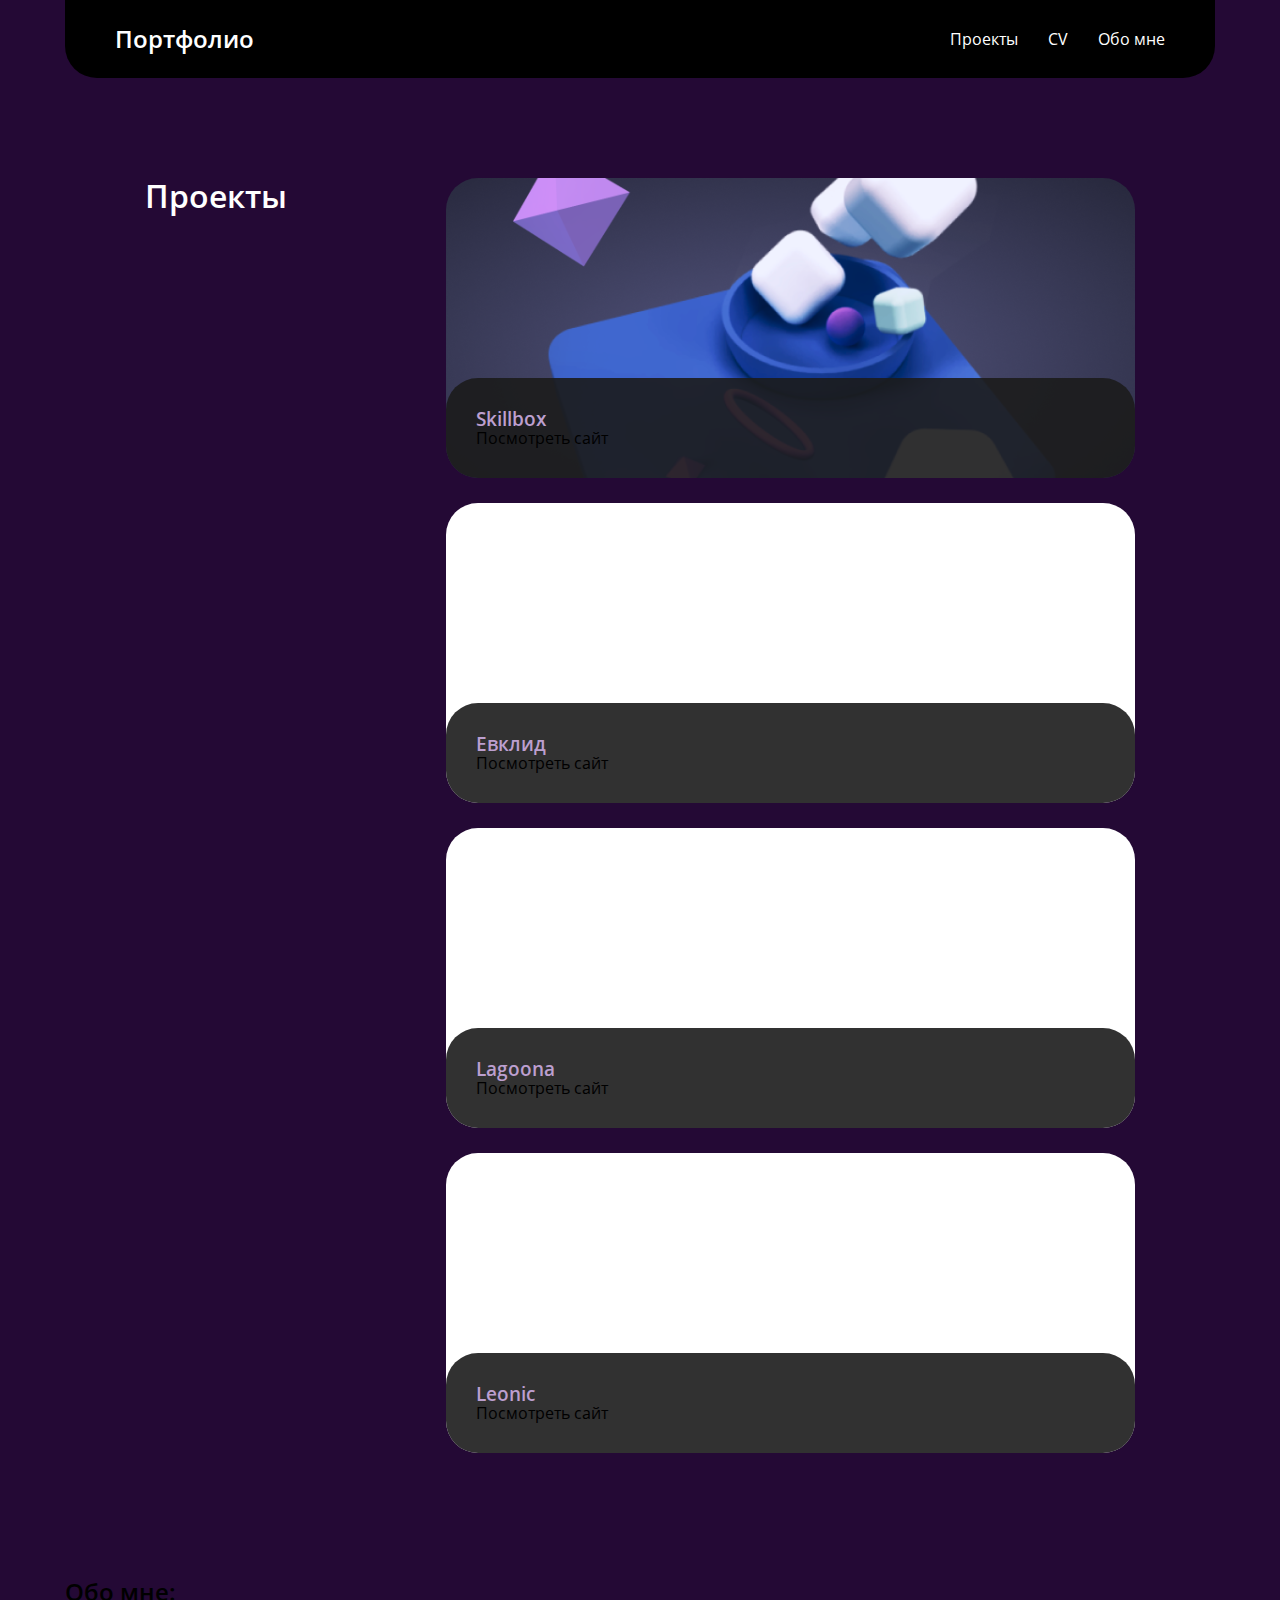
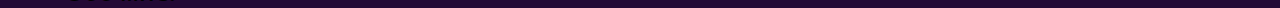
==== commit 8102041e: "16" ====
--- a/index.html
+++ b/index.html
@@ -22,37 +22,55 @@
   </header>
   <main class="container">
     <section class="section-offset">
-      <h1 class="main-title">Проекты</h1>
+
       <div class="flex">
         <div class="right-side">
-          <div class="project1 pb">
-            <h3 class="project-title">Евклид</h3>
-            <p class="project-descr">
-              Lorem ipsum dolor sit amet consectetur adipisicing elit. Dolorum commodi pariatur dolorem eaque itaque nobis error, doloremque veritatis nihil dolor laborum et eos sunt autem officia consequatur, eius aspernatur voluptatem.
-            </p>
-            <button class="bttn-reset">
-              <a href="#">Посмотреть сайт</a>
-            </button>
-          </div>
+          <h1 class="main-title">Проекты</h1>
         </div>
         <div class="left-side">
-          <div class="project2 pl">
-            <h3 class="project-title">Lagoona</h3>
+          <div class="project0 p-size flex">
+            <div class="project-inf">
+              <h3 class="project-title">Skillbox</h3>
+              <p class="project-descr">
+
+              </p>
+              <button class="bttn-reset">
+                <a href="16\index.html" target="_blank">Посмотреть сайт</a>
+              </button>
+            </div>
+          </div>
+          <div class="project1 p-size flex">
+            <div class="project-inf">
+              <h3 class="project-title">Евклид</h3>
+              <p class="project-descr">
+
+              </p>
+              <button class="bttn-reset">
+                <a href="Евкалид.html/index.html" target="_blank">Посмотреть сайт</a>
+              </button>
+            </div>
+          </div>
+          <div class="project2 p-size flex">
+            <div class="project-inf">
+              <h3 class="project-title">Lagoona</h3>
             <p class="project-descr">
 
             </p>
             <button class="bttn-reset">
-              <a href="#">Посмотреть сайт</a>
+              <a href="11_advanced-css/index.html" target="_blank">Посмотреть сайт</a>
             </button>
           </div>
-          <div class="project3 pl">
-            <h3 class="project-title">Leonic</h3>
+          </div>
+          <div class="project3 p-size flex">
+            <div class="project-inf">
+              <h3 class="project-title">Leonic</h3>
             <p class="project-descr">
 
             </p>
             <button class="bttn-reset">
-              <a href="leonic/index.html">Посмотреть сайт</a>
+              <a href="leonic/index.html" target="_blank">Посмотреть сайт</a>
             </button>
+            </div>
           </div>
         </div>
       </div>
--- a/css/style-main.css
+++ b/css/style-main.css
@@ -119,34 +119,56 @@
 
 .main-title {
   color: #FFFFFF;
+
 }
 
 .right-side {
   flex-direction: column;
-  width: 48%;
+  width: 28%;
+  height: 100%;
   margin-right: 25px;
+  align-items: center;
 }
 
 .left-side {
   flex-direction: column;
-  width: 48%;
+  width: 70%;
 }
 
-.pb {
+.p-size {
   width: 100%;
-  height: 425px;
-  background-color: #FFFFFF;
+  height: 300px;
   margin-bottom: 25px;
   border-radius: 32px;
-  padding: 50px;
+  align-items: end;
+  background-color: #fff;
 }
 
+.project-inf {
+  background-color: #1c1c1ce7;
+  border-radius: 32px;
+  padding: 30px;
+  width: 100%;
+  color: #BC9FCF;
+}
 
-.pl {
-  width: 100%;
-  height: 200px;
-  background-color: #FFFFFF;
-  margin-bottom: 25px;
-  border-radius: 32px;
-  padding: 50px;
+.project1 {
+  background-image: url(/img/balconies.png);
+  background-size: cover;
 }
+
+.project2 {
+  background-image: url(/img/lagoona.png);
+  background-size: cover;
+}
+
+.project3 {
+  background-image: url(/img/first-bg.jpg);
+  background-size: cover;
+}
+
+.project0 {
+  background-image: url(/img/hero.png);
+  background-size: cover;
+  background-position: right;
+}
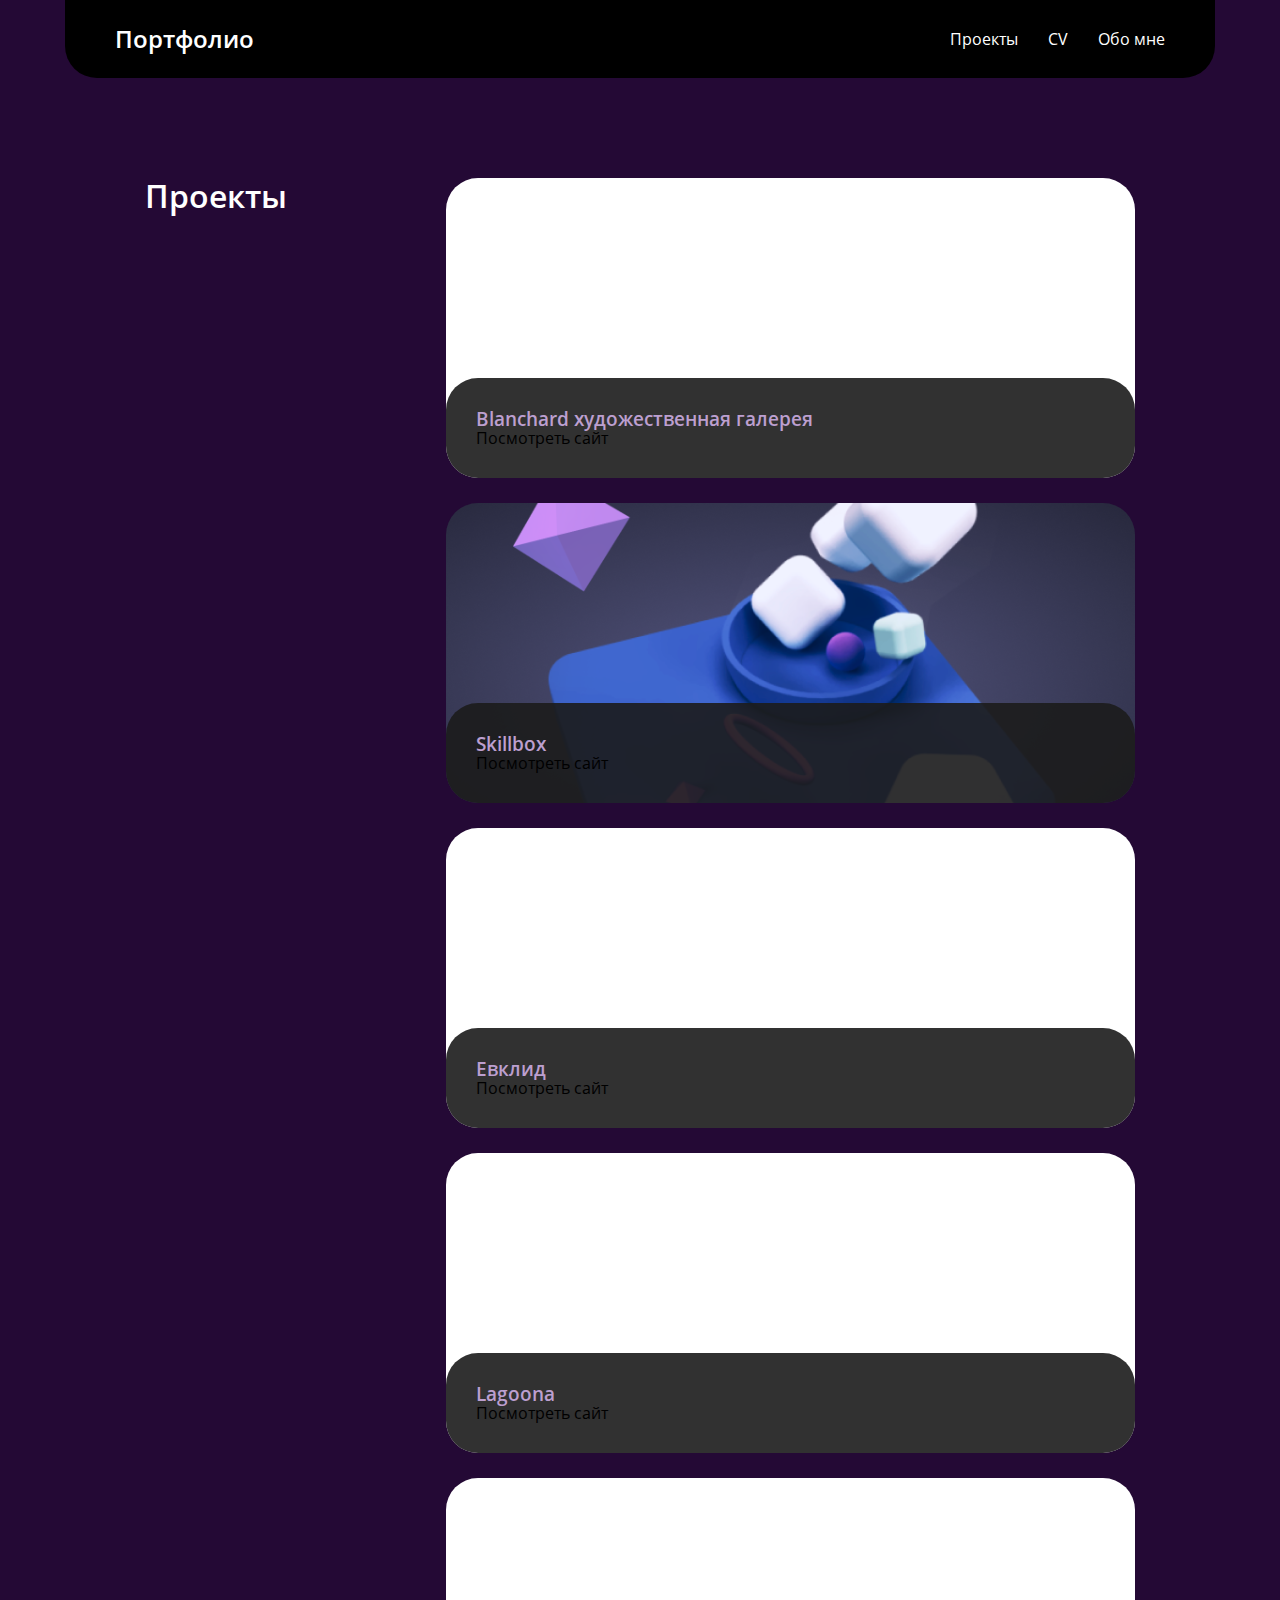
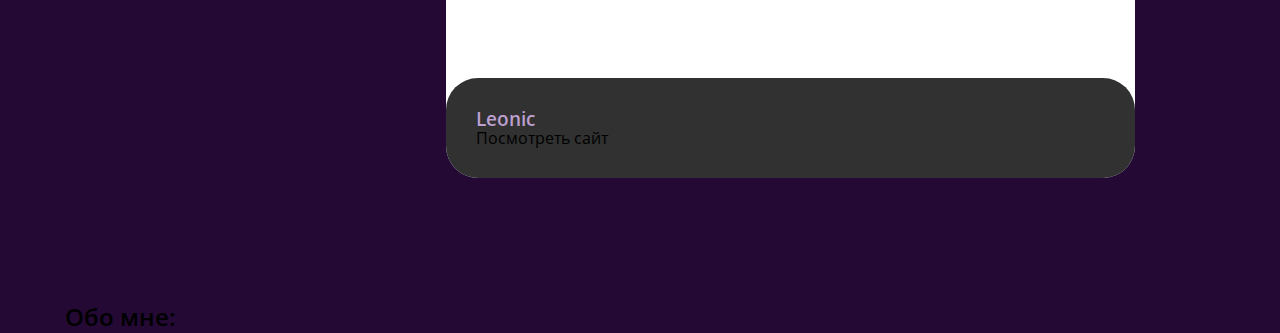
==== commit 33a256dc: "4" ====
--- a/index.html
+++ b/index.html
@@ -28,6 +28,17 @@
           <h1 class="main-title">Проекты</h1>
         </div>
         <div class="left-side">
+          <div class="project4 p-size flex">
+            <div class="project-inf">
+              <h3 class="project-title">Blanchard художественная галерея</h3>
+              <p class="project-descr">
+
+              </p>
+              <button class="bttn-reset">
+                <a href="project/index.html" target="_blank">Посмотреть сайт</a>
+              </button>
+            </div>
+          </div>
           <div class="project0 p-size flex">
             <div class="project-inf">
               <h3 class="project-title">Skillbox</h3>
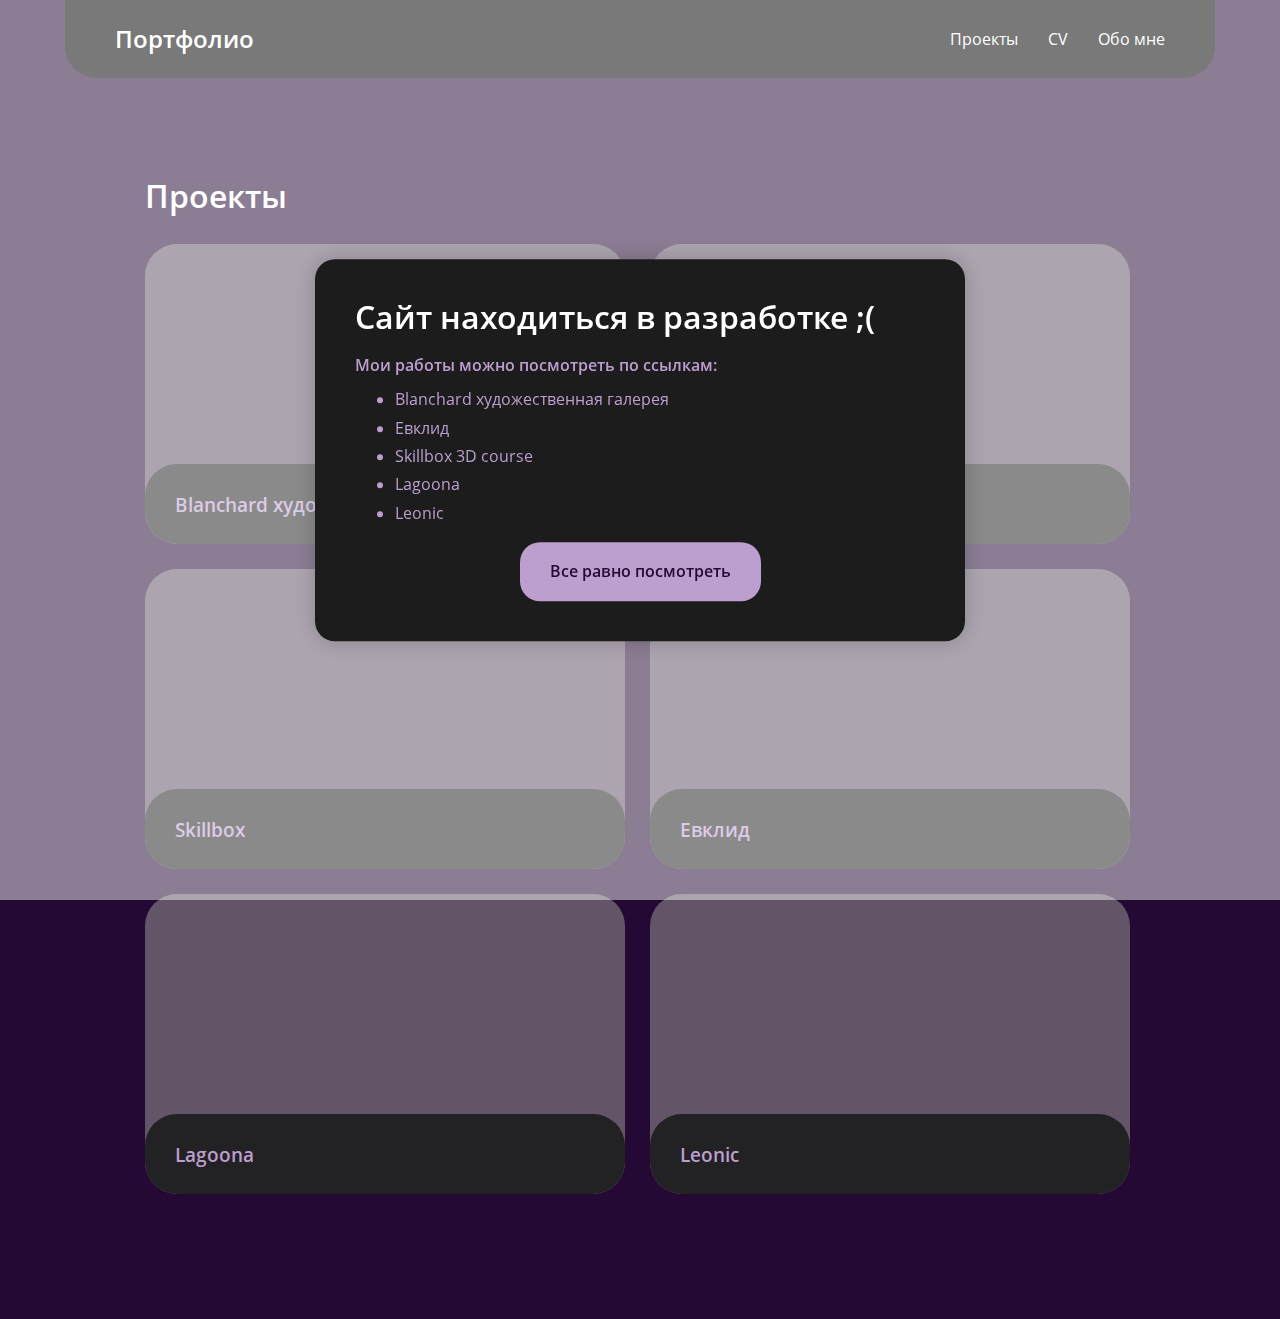
==== commit 6abc551b: "2" ====
--- a/index.html
+++ b/index.html
@@ -7,6 +7,7 @@
   <link rel="stylesheet" href="css/style-main.css">
 
   <link rel="shortcut icon" href=" --">
+  <script defer src="main.js"></script>
 <body>
   <header class="container">
     <div class="header flex">
@@ -22,75 +23,124 @@
   </header>
   <main class="container">
     <section class="section-offset">
-
-      <div class="flex">
-        <div class="right-side">
+        <div class="top">
           <h1 class="main-title">Проекты</h1>
         </div>
-        <div class="left-side">
+        <div class="project flex">
           <div class="project4 p-size flex">
             <div class="project-inf">
               <h3 class="project-title">Blanchard художественная галерея</h3>
-              <p class="project-descr">
-
-              </p>
+              <h4 class="descrTitle">В этом проекте:</h4>
+              <ul class="project-descr">
+                <li>PerfectPixel</li>
+                <li>FlexBox</li>
+                <li>Кроссбраузерность</li>
+                <li>Адаптивность</li>
+                <li>БЭМ</li>
+              </ul>
               <button class="bttn-reset">
-                <a href="project/index.html" target="_blank">Посмотреть сайт</a>
+                <a href="Blanchard/index.html" target="_blank" class="aProject"></a>
+              </button>
+            </div>
+          </div>
+          <div class="project5 p-size flex">
+            <div class="project-inf">
+              <h3 class="project-title">Игра в прары</h3>
+              <h4 class="descrTitle">В этом проекте:</h4>
+              <ul class="project-descr">
+                <li>JavaScript</li>
+              </ul>
+              <button class="bttn-reset">
+                <a href="pair-game/index.html" target="_blank" class="aProject"></a>
               </button>
             </div>
           </div>
           <div class="project0 p-size flex">
             <div class="project-inf">
               <h3 class="project-title">Skillbox</h3>
-              <p class="project-descr">
-
-              </p>
-              <button class="bttn-reset">
-                <a href="16\index.html" target="_blank">Посмотреть сайт</a>
-              </button>
+              <h4 class="descrTitle">В этом проекте:</h4>
+              <ul class="project-descr">
+                <li>PerfectPixel</li>
+                <li>Bootstrap</li>
+                <li>Кроссбраузерность</li>
+                <li>Адаптивность</li>
+                <li>БЭМ</li>
+              </ul>
+                <a href="Skillbox 3D course/index.html" target="_blank" class="aProject"></a>
             </div>
           </div>
           <div class="project1 p-size flex">
             <div class="project-inf">
               <h3 class="project-title">Евклид</h3>
-              <p class="project-descr">
-
-              </p>
-              <button class="bttn-reset">
-                <a href="Евкалид.html/index.html" target="_blank">Посмотреть сайт</a>
-              </button>
+              <h4 class="descrTitle">В этом проекте:</h4>
+              <ul class="project-descr">
+                <li>PerfectPixel</li>
+                <li>FlexBox</li>
+                <li>Кроссбраузерность</li>
+                <li>Адаптивность</li>
+                <li>БЭМ</li>
+              </ul>
+                <a href="Евкалид.html/index.html" target="_blank" class="aProject"></a>
             </div>
           </div>
           <div class="project2 p-size flex">
             <div class="project-inf">
               <h3 class="project-title">Lagoona</h3>
-            <p class="project-descr">
-
-            </p>
-            <button class="bttn-reset">
-              <a href="11_advanced-css/index.html" target="_blank">Посмотреть сайт</a>
-            </button>
+              <h4 class="descrTitle">В этом проекте:</h4>
+              <ul class="project-descr">
+                <li>FlexBox</li>
+                <li>Кроссбраузерность</li>
+              </ul>
+              <a href="Lagoona/index.html" target="_blank" class="aProject"></a>
           </div>
           </div>
           <div class="project3 p-size flex">
             <div class="project-inf">
               <h3 class="project-title">Leonic</h3>
-            <p class="project-descr">
-
-            </p>
-            <button class="bttn-reset">
-              <a href="leonic/index.html" target="_blank">Посмотреть сайт</a>
-            </button>
+              <h4 class="descrTitle">В этом проекте:</h4>
+              <ul class="project-descr">
+                <li>FlexBox</li>
+                <li>Кроссбраузерность</li>
+                <li>Адаптивность</li>
+                <li>БЭМ</li>
+              </ul>
+              <a href="leonic/index.html" target="_blank" class="aProject"></a>
             </div>
           </div>
         </div>
-      </div>
+
     </section>
-    <section>
+    <!-- <section>
       <h2>Обо мне:</h2>
       <p></p>
-    </section>
+    </section> -->
   </main>
+  <div class="overLayDiv">
+    <h1 class="overH">Сайт находиться в разработке ;(</h1>
+    <p class="overP">Мои работы можно посмотреть по ссылкам:
+    </p>
+    <ul class="overList">
+      <li class="overA">
+        <a href="Blanchard/index.html" target="_blank">Blanchard художественная галерея</a>
+      </li>
+      <li class="overA">
+        <a href="Евкалид.html/index.html" target="_blank">Евклид</a>
+      </li>
+      <li class="overA">
+        <a href="Skillbox 3D course/index.html" target="_blank">Skillbox 3D course</a>
+      </li>
+      <li class="overA">
+        <a href="Lagoona/index.html" target="_blank">Lagoona</a>
+      </li>
+      <li class="overA">
+        <a href="leonic/index.html" target="_blank">Leonic</a>
+      </li>
+    </ul>
+    <div class="btn-wrapper flex">
+      <button type="button" class="bttn-reset btn-close" aria-label="Закрыть" id="btnCloseDel">Все равно посмотреть</button>
+    </div>
+  </div>
+  <div class="overLay"></div>
   <footer>
 
   </footer>
--- a/css/style-main.css
+++ b/css/style-main.css
@@ -8,10 +8,10 @@
   box-sizing: inherit;
 }
 
-:root {
-
-
-}
+/* :root {
+
+
+} */
 
 @font-face {
   font-family: 'OpenSans';
@@ -119,29 +119,29 @@
 
 .main-title {
   color: #FFFFFF;
-
-}
-
-.right-side {
-  flex-direction: column;
-  width: 28%;
-  height: 100%;
-  margin-right: 25px;
-  align-items: center;
-}
-
-.left-side {
-  flex-direction: column;
-  width: 70%;
+  margin-bottom: 30px;
+}
+
+.project {
+  flex-wrap: wrap;
 }
 
 .p-size {
-  width: 100%;
+  width: 480px;
   height: 300px;
   margin-bottom: 25px;
+  margin-right: 25px;
   border-radius: 32px;
   align-items: end;
-  background-color: #fff;
+  background-color: #8d8a8a98;
+
+  background-size: cover;
+  position: relative;
+  overflow: hidden;
+}
+
+.p-size:nth-child(2n) {
+  margin-right: 0;
 }
 
 .project-inf {
@@ -150,25 +150,169 @@
   padding: 30px;
   width: 100%;
   color: #BC9FCF;
+  position: absolute; /* Абсолютное позиционирование для управления размещением */
+  bottom: 0; /* Начальная позиция у нижней границы родителя */
+  left: 0;
+  overflow: hidden; /* Скрытие содержимого при уменьшенной высоте */
+  max-height: 80px; /* Исходная высота */
+  transition: max-height 0.5s ease-in-out; /* Плавное изменение максимальной высоты */
+}
+
+.descrTitle {
+  color: #d5c4e2;
+  padding-left: 10px;
+  opacity: 0;
+  visibility: hidden;
+  transition: opacity 0.3s ease-in-out; /* Плавное изменение прозрачности */
+}
+
+.project-descr {
+  opacity: 0;
+  visibility: hidden;
+  transition: opacity 0.3s ease-in-out; /* Плавное изменение прозрачности */
+}
+
+.project-inf:hover {
+  max-height: 300px; /* Достаточно большая высота, чтобы вместить весь список */
+}
+
+.project-inf:hover .descrTitle {
+  opacity: 1;
+  visibility: visible;
+}
+
+.project-inf:hover .project-descr {
+  opacity: 1;
+  visibility: visible;
+}
+
+.project-descr li {
+  padding: 8px 0;
+}
+
+.aProject::before {
+  content: "";
+  position: absolute;
+  left: 0;
+  top: 0;
+  width: 100%;
+  height: 100%;
 }
 
 .project1 {
-  background-image: url(/img/balconies.png);
-  background-size: cover;
+  background-image: url(/danon47.github.io/img/balconies.png);
 }
 
 .project2 {
-  background-image: url(/img/lagoona.png);
-  background-size: cover;
+  background-image: url(/danon47.github.io/img/lagoona.png);
 }
 
 .project3 {
-  background-image: url(/img/first-bg.jpg);
-  background-size: cover;
+  background-image: url(/danon47.github.io/img/first-bg.jpg);
 }
 
 .project0 {
-  background-image: url(/img/hero.png);
-  background-size: cover;
+  background-image: url(/danon47.github.io/img/hero.png);
   background-position: right;
 }
+.project4 {
+  background-image: url(/danon47.github.io/img/blanchard.png);
+}
+
+.project5 {
+  background-image: url(/danon47.github.io/img/pairs.PNG)
+}
+
+
+.overLay {
+  position: fixed;
+  top: 0;
+  left: 0;
+  width: 100%;
+  height: 100%;
+  background-color: rgba(255, 255, 255, 0.473);
+  z-index: 9998;
+
+  /* display: none; */
+}
+
+.overLayDiv {
+    width: 650px;
+    min-height: 300px;
+    border-radius: 20px;
+    position: fixed;
+    top: 50%;
+    left: 50%;
+    transform: translate(-50%, -50%);
+    background-color: #1c1c1c;
+    box-shadow: 0 0 20px rgba(0, 0, 0, 0.2);
+    z-index: 9999;
+    transition: transform 0.5s ease 0s, display 0.5s ease 0s;
+
+    padding: 40px;
+
+    /* display: none; */
+}
+
+.btn-wrapper {
+  justify-content: center;
+}
+
+.btn-close {
+  margin: auto 0;
+  background-color: #BC9FCF;
+  border-radius: 20px;
+  padding: 20px 30px;
+  color: #240935;
+  font-weight: 600;
+  transition: background-color .3s ease-in-out;
+}
+
+.btn-close:focus {
+  background-color: #d2bbe2;
+}
+
+.btn-close:hover {
+  background-color: #d2bbe2;
+}
+
+.btn-close:active {
+  background-color: #7c6e86;
+}
+
+.overH {
+  color: #fff;
+  margin: 0;
+  margin-bottom: 20px;
+
+
+}
+
+.overP {
+  color: #BC9FCF;
+  font-weight: 600;
+  margin: 0;
+  margin-bottom: 15px;
+}
+
+.overList {
+  margin-bottom: 20px;
+}
+
+.overA {
+  color: #BC9FCF;
+  margin-bottom: 10px;
+  transition: color .3s ease-in-out;
+}
+
+.overA:focus {
+  color: #d2bbe2;
+}
+
+.overA:hover {
+  color: #d2bbe2;
+}
+
+.overA:active {
+  color: #7c6e86;
+}
